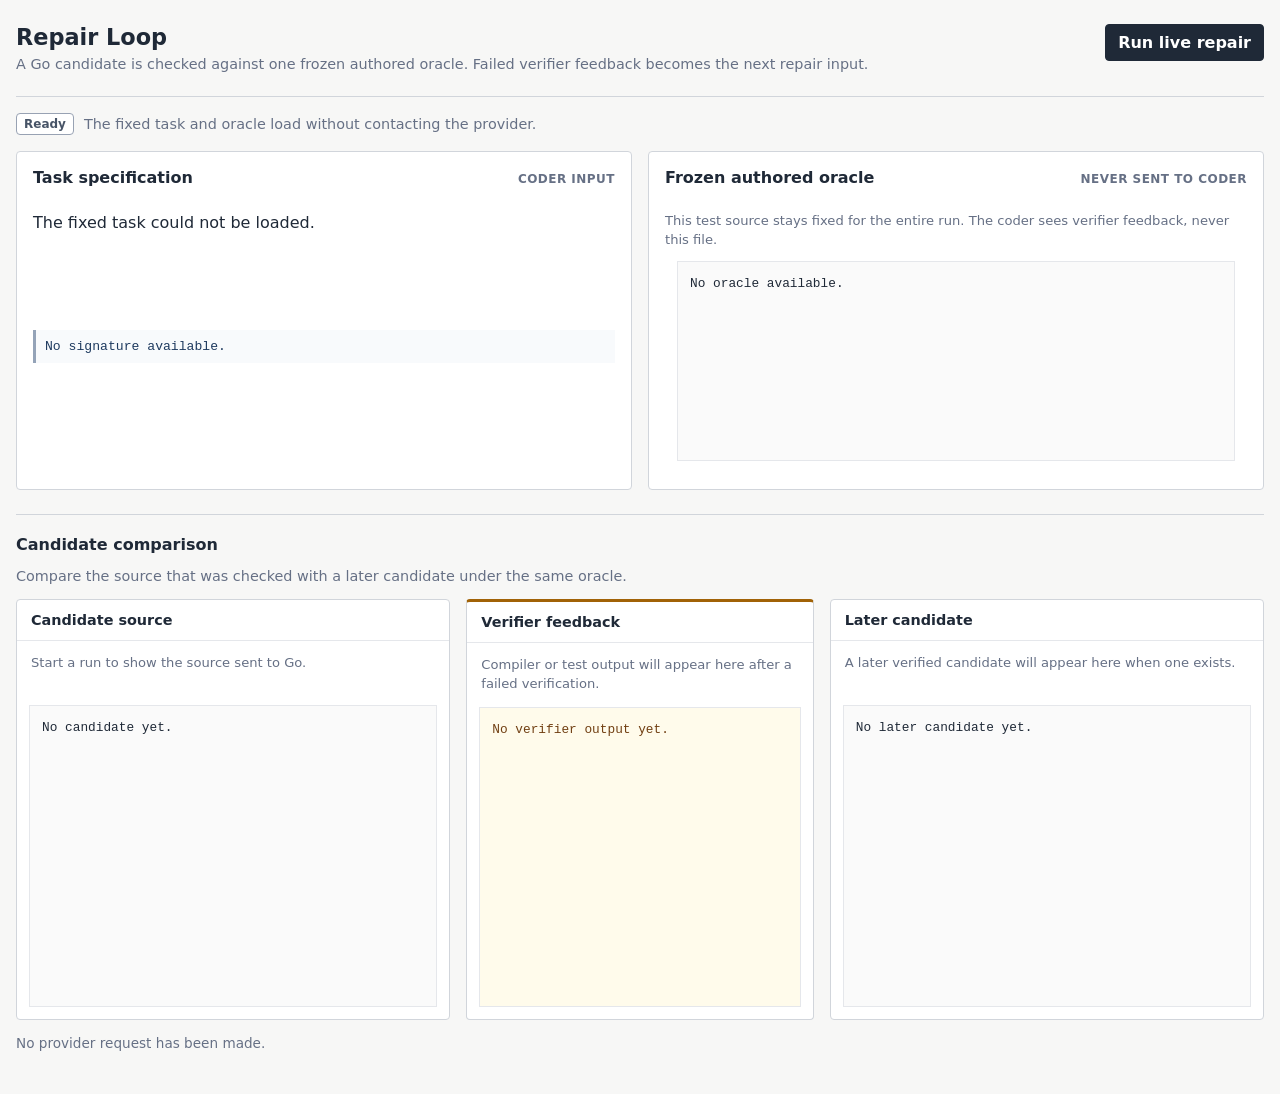
==== internal/server/index.html @ 17b28bc0 "feat: add end-to-end repair loop demo" ====
<!doctype html>
<html lang="en">
  <head>
    <meta charset="utf-8">
    <meta name="viewport" content="width=device-width, initial-scale=1">
    <title>Repair Loop</title>
    <style>
      :root {
        color-scheme: light;
        font-family: ui-sans-serif, system-ui, -apple-system, BlinkMacSystemFont, "Segoe UI", sans-serif;
        color: #1f2937;
        background: #f7f7f6;
      }

      * {
        box-sizing: border-box;
      }

      body {
        margin: 0;
      }

      main {
        width: min(1500px, calc(100% - 32px));
        margin: 0 auto;
        padding: 24px 0 40px;
      }

      header.page-header {
        display: flex;
        align-items: flex-start;
        justify-content: space-between;
        gap: 24px;
        padding-bottom: 20px;
        border-bottom: 1px solid #d1d5db;
      }

      h1,
      h2,
      h3,
      p {
        margin-top: 0;
      }

      h1 {
        margin-bottom: 4px;
        font-size: 1.4rem;
        font-weight: 650;
      }

      h2 {
        margin-bottom: 12px;
        font-size: 1rem;
        font-weight: 650;
      }

      h3 {
        margin-bottom: 0;
        font-size: 0.9rem;
        font-weight: 650;
      }

      .muted {
        margin-bottom: 0;
        color: #667085;
        font-size: 0.9rem;
        line-height: 1.5;
      }

      .actions {
        display: flex;
        flex-wrap: wrap;
        justify-content: flex-end;
        gap: 8px;
      }

      button,
      select {
        font: inherit;
      }

      button {
        padding: 8px 12px;
        color: #1f2937;
        font-weight: 600;
        border: 1px solid #9ca3af;
        border-radius: 4px;
        background: #fff;
        cursor: pointer;
      }

      button:hover:not(:disabled) {
        background: #f3f4f6;
      }

      button.primary {
        color: #fff;
        border-color: #1f2937;
        background: #1f2937;
      }

      button.primary:hover:not(:disabled) {
        background: #111827;
      }

      button:disabled {
        cursor: wait;
        opacity: 0.6;
      }

      #downloadButton[hidden] {
        display: none;
      }

      .run-line {
        display: flex;
        align-items: center;
        gap: 10px;
        margin: 16px 0;
        color: #667085;
        font-size: 0.9rem;
      }

      .run-status {
        display: inline-block;
        padding: 3px 7px;
        color: #475467;
        font-size: 0.75rem;
        font-weight: 650;
        border: 1px solid #98a2b3;
        border-radius: 4px;
        background: #fff;
      }

      .run-status.passed {
        color: #166534;
        border-color: #86efac;
        background: #f0fdf4;
      }

      .run-status.gaveup {
        color: #991b1b;
        border-color: #fca5a5;
        background: #fef2f2;
      }

      .run-status.infrastructurefailed,
      .run-status.oraclefailed {
        color: #92400e;
        border-color: #fcd34d;
        background: #fffbeb;
      }

      .context,
      .comparison {
        display: grid;
        gap: 16px;
      }

      .context {
        grid-template-columns: 1fr 1fr;
        margin-bottom: 24px;
      }

      .comparison {
        grid-template-columns: minmax(0, 1fr) minmax(0, 0.8fr) minmax(0, 1fr);
      }

      .panel,
      .pane {
        min-width: 0;
        border: 1px solid #d1d5db;
        border-radius: 4px;
        background: #fff;
      }

      .panel {
        padding: 16px;
      }

      .panel-header,
      .pane-header,
      .comparison-header {
        display: flex;
        align-items: baseline;
        justify-content: space-between;
        gap: 12px;
      }

      .panel-header {
        margin-bottom: 12px;
      }

      .label,
      .attempt-state {
        color: #667085;
        font-size: 0.75rem;
        font-weight: 650;
      }

      .label {
        text-transform: uppercase;
        letter-spacing: 0.04em;
      }

      .spec {
        min-height: 105px;
        margin-bottom: 0;
        line-height: 1.55;
        white-space: pre-wrap;
      }

      .signature {
        display: block;
        margin-top: 14px;
        padding: 9px;
        overflow: auto;
        color: #1e3a5f;
        border-left: 3px solid #94a3b8;
        background: #f8fafc;
        font-family: ui-monospace, SFMono-Regular, Menlo, Consolas, monospace;
        font-size: 0.82rem;
        white-space: pre;
      }

      .oracle-note,
      .pane-note {
        margin-bottom: 10px;
        color: #667085;
        font-size: 0.82rem;
        line-height: 1.45;
      }

      .comparison-section {
        padding-top: 20px;
        border-top: 1px solid #d1d5db;
      }

      .comparison-header {
        margin-bottom: 12px;
      }

      .controls {
        display: flex;
        align-items: center;
        flex-wrap: wrap;
        gap: 8px;
        margin-bottom: 14px;
        color: #475467;
        font-size: 0.85rem;
      }

      .controls[hidden] {
        display: none;
      }

      select {
        max-width: 190px;
        padding: 6px 8px;
        color: #1f2937;
        border: 1px solid #9ca3af;
        border-radius: 4px;
        background: #fff;
      }

      .pane {
        display: flex;
        flex-direction: column;
        overflow: hidden;
      }

      .panel pre {
        min-height: 200px;
        max-height: 280px;
      }

      .pane[data-tone="failed"] {
        border-top: 3px solid #dc2626;
      }

      .pane[data-tone="passed"] {
        border-top: 3px solid #16a34a;
      }

      .pane[data-tone="feedback"] {
        border-top: 3px solid #a16207;
      }

      .pane-header {
        padding: 12px 14px;
        border-bottom: 1px solid #e5e7eb;
      }

      .pane-note {
        min-height: 52px;
        margin: 0;
        padding: 12px 14px 0;
      }

      .attempt-state.failed {
        color: #b91c1c;
      }

      .attempt-state.passed {
        color: #15803d;
      }

      pre {
        flex: 1;
        min-height: 300px;
        max-height: 570px;
        margin: 12px;
        padding: 12px;
        overflow: auto;
        color: #1f2937;
        border: 1px solid #e5e7eb;
        background: #fafafa;
        font-family: ui-monospace, SFMono-Regular, Menlo, Consolas, monospace;
        font-size: 0.8rem;
        line-height: 1.55;
        white-space: pre;
      }

      #feedbackCode {
        color: #713f12;
        background: #fffbeb;
      }

      .notice {
        min-height: 1.3em;
        margin: 14px 0 0;
        color: #667085;
        font-size: 0.85rem;
        line-height: 1.45;
      }

      @media (max-width: 980px) {
        .comparison {
          grid-template-columns: 1fr;
        }
      }

      @media (max-width: 720px) {
        main {
          width: min(100% - 20px, 1500px);
          padding-top: 16px;
        }

        header.page-header,
        .context,
        .comparison-header {
          display: grid;
          grid-template-columns: 1fr;
        }

        .actions {
          justify-content: flex-start;
        }
      }
    </style>
  </head>
  <body>
    <main>
      <header class="page-header">
        <div>
          <h1>Repair Loop</h1>
          <p class="muted">A Go candidate is checked against one frozen authored oracle. Failed verifier feedback becomes the next repair input.</p>
        </div>
        <div class="actions">
          <button id="downloadButton" type="button" hidden>Download run JSON</button>
          <button class="primary" id="runButton" type="button">Run live repair</button>
        </div>
      </header>

      <div class="run-line">
        <span class="run-status" id="runStatus">Ready</span>
        <span id="runSummary">The fixed task and oracle load without contacting the provider.</span>
      </div>

      <section class="context" aria-label="Task context">
        <article class="panel">
          <div class="panel-header">
            <h2>Task specification</h2>
            <span class="label">Coder input</span>
          </div>
          <p class="spec" id="specText">Loading fixed task…</p>
          <code class="signature" id="signatureText">Loading signature…</code>
        </article>

        <article class="panel">
          <div class="panel-header">
            <h2>Frozen authored oracle</h2>
            <span class="label" id="oracleLabel">Never sent to coder</span>
          </div>
          <p class="oracle-note">This test source stays fixed for the entire run. The coder sees verifier feedback, never this file.</p>
          <pre id="oracleCode">Loading frozen oracle…</pre>
        </article>
      </section>

      <section class="comparison-section" aria-labelledby="comparisonTitle">
        <div class="comparison-header">
          <div>
            <h2 id="comparisonTitle">Candidate comparison</h2>
            <p class="muted">Compare the source that was checked with a later candidate under the same oracle.</p>
          </div>
        </div>

        <div class="controls" id="controls" hidden>
          <span>Compare</span>
          <select id="leftSelect" aria-label="Left attempt"></select>
          <span>with</span>
          <select id="rightSelect" aria-label="Right attempt"></select>
        </div>

        <div class="comparison">
          <article class="pane" id="leftPane">
            <div class="pane-header">
              <h3 id="leftTitle">Candidate source</h3>
              <span class="attempt-state" id="leftState"></span>
            </div>
            <p class="pane-note" id="leftNote">Start a run to show the source sent to Go.</p>
            <pre id="leftCode">No candidate yet.</pre>
          </article>

          <article class="pane" data-tone="feedback">
            <div class="pane-header">
              <h3 id="feedbackTitle">Verifier feedback</h3>
              <span class="attempt-state" id="feedbackState"></span>
            </div>
            <p class="pane-note" id="feedbackNote">Compiler or test output will appear here after a failed verification.</p>
            <pre id="feedbackCode">No verifier output yet.</pre>
          </article>

          <article class="pane" id="rightPane">
            <div class="pane-header">
              <h3 id="rightTitle">Later candidate</h3>
              <span class="attempt-state" id="rightState"></span>
            </div>
            <p class="pane-note" id="rightNote">A later verified candidate will appear here when one exists.</p>
            <pre id="rightCode">No later candidate yet.</pre>
          </article>
        </div>

        <p class="notice" id="notice">No provider request has been made.</p>
      </section>
    </main>

    <script>
      (function () {
        "use strict";

        var state = {
          leftAttempt: null,
          pollTimer: null,
          rightAttempt: null,
          run: null,
          runID: null
        };

        var runButton = document.getElementById("runButton");
        var downloadButton = document.getElementById("downloadButton");
        var runStatus = document.getElementById("runStatus");
        var runSummary = document.getElementById("runSummary");
        var specText = document.getElementById("specText");
        var signatureText = document.getElementById("signatureText");
        var oracleLabel = document.getElementById("oracleLabel");
        var oracleCode = document.getElementById("oracleCode");
        var controls = document.getElementById("controls");
        var leftSelect = document.getElementById("leftSelect");
        var rightSelect = document.getElementById("rightSelect");
        var notice = document.getElementById("notice");

        var panes = {
          feedback: {
            code: document.getElementById("feedbackCode"),
            note: document.getElementById("feedbackNote"),
            state: document.getElementById("feedbackState"),
            title: document.getElementById("feedbackTitle")
          },
          left: {
            code: document.getElementById("leftCode"),
            note: document.getElementById("leftNote"),
            root: document.getElementById("leftPane"),
            state: document.getElementById("leftState"),
            title: document.getElementById("leftTitle")
          },
          right: {
            code: document.getElementById("rightCode"),
            note: document.getElementById("rightNote"),
            root: document.getElementById("rightPane"),
            state: document.getElementById("rightState"),
            title: document.getElementById("rightTitle")
          }
        };

        runButton.addEventListener("click", startRun);
        downloadButton.addEventListener("click", downloadRun);
        leftSelect.addEventListener("change", function () {
          state.leftAttempt = Number(leftSelect.value);
          renderComparison();
        });
        rightSelect.addEventListener("change", function () {
          state.rightAttempt = Number(rightSelect.value);
          renderComparison();
        });

        loadTask();

        function loadTask() {
          fetch("/task", {
            headers: { "Accept": "application/json" },
            cache: "no-store"
          })
            .then(readJSON)
            .then(renderTask)
            .catch(function () {
              specText.textContent = "The fixed task could not be loaded.";
              signatureText.textContent = "No signature available.";
              oracleCode.textContent = "No oracle available.";
            });
        }

        function startRun() {
          stopPolling();
          state.leftAttempt = null;
          state.rightAttempt = null;
          state.run = null;
          state.runID = null;
          downloadButton.hidden = true;
          runButton.disabled = true;
          runButton.textContent = "Starting…";
          setRunStatus("Starting", "running");
          runSummary.textContent = "Starting a provider run.";
          notice.textContent = "Waiting for the first verified candidate.";
          renderComparison();

          fetch("/run", {
            method: "POST",
            headers: { "Accept": "application/json" },
            cache: "no-store"
          })
            .then(readJSON)
            .then(function (started) {
              state.runID = started.id;
              setRunStatus("Running", "running");
              runSummary.textContent = "The provider run is active. Attempts appear only after Go verifies them.";
              pollRun();
            })
            .catch(showStartError);
        }

        function pollRun() {
          if (!state.runID) {
            return;
          }

          fetch("/run/" + encodeURIComponent(state.runID), {
            headers: { "Accept": "application/json" },
            cache: "no-store"
          })
            .then(readJSON)
            .then(function (run) {
              state.run = run;
              renderRun();
              if (run.status === "running") {
                state.pollTimer = window.setTimeout(pollRun, 500);
                return;
              }
              stopPolling();
              runButton.disabled = false;
              runButton.textContent = "Run another repair";
              downloadButton.hidden = false;
            })
            .catch(showPollError);
        }

        function readJSON(response) {
          if (!response.ok) {
            return response.json().catch(function () {
              return {};
            }).then(function (body) {
              throw new Error(body.error || "Request failed with status " + response.status);
            });
          }
          return response.json();
        }

        function stopPolling() {
          if (state.pollTimer !== null) {
            window.clearTimeout(state.pollTimer);
            state.pollTimer = null;
          }
        }

        function showStartError(error) {
          stopPolling();
          runButton.disabled = false;
          runButton.textContent = "Try again";
          setRunStatus("Start failed", "infrastructurefailed");
          runSummary.textContent = error.message || "The run could not be started.";
          notice.textContent = "No candidate was created.";
        }

        function showPollError(error) {
          stopPolling();
          runButton.disabled = false;
          runButton.textContent = "Start another repair";
          setRunStatus("Connection interrupted", "");
          runSummary.textContent = "The browser lost contact with the local server; the server-side run may still be active.";
          notice.textContent = error.message || "The latest run state could not be retrieved.";
        }

        function renderTask(task) {
          specText.textContent = task.spec || "No task specification was recorded.";
          signatureText.textContent = task.signature || "No signature was recorded.";
          oracleLabel.textContent = String(task.oracle || "authored").toUpperCase() + " • FROZEN";
          oracleCode.textContent = task.testCode || "No oracle source was recorded.";
        }

        function renderRun() {
          var run = state.run;
          if (!run) {
            return;
          }

          renderTask(run);
          setRunStatus(statusLabel(run.status), run.status);
          if (run.status === "running") {
            runSummary.textContent = "Attempt " + (run.attempts.length + 1) + " is in progress.";
            notice.textContent = run.attempts.length === 0
              ? "Waiting for the first verified candidate."
              : "Waiting for the next verified candidate.";
          } else if (run.status === "passed") {
            runSummary.textContent = "A candidate passed both go build and go test against the frozen oracle.";
            notice.textContent = "The run finished successfully.";
          } else if (run.status === "gaveup") {
            runSummary.textContent = "The attempt budget ended without a passing candidate.";
            notice.textContent = "The visible verifier feedback came from the same frozen oracle.";
          } else {
            runSummary.textContent = run.error || "The run ended without a code verdict.";
            notice.textContent = "This is an infrastructure outcome, not a candidate verdict.";
          }
          renderComparison();
        }

        function renderComparison() {
          var run = state.run;
          if (!run) {
            controls.hidden = true;
            clearAttemptPane(panes.left, "Candidate source", "Start a run to show the source sent to Go.", "No candidate yet.");
            renderFeedback(null, null);
            clearAttemptPane(panes.right, "Later candidate", "A later candidate appears here when one exists.", "No later candidate yet.");
            return;
          }

          var attempts = Array.isArray(run.attempts) ? run.attempts : [];
          if (attempts.length === 0) {
            controls.hidden = true;
            clearAttemptPane(panes.left, "Candidate source", "No verified candidate has been recorded yet.", "Waiting for Go verification.");
            renderFeedback(null, null);
            clearAttemptPane(panes.right, "Later candidate", "No later candidate has been recorded yet.", "Waiting for Go verification.");
            return;
          }

          var pair = selectAttempts(attempts);
          renderAttemptControls(attempts, pair.left, pair.right);
          renderAttemptPane(panes.left, pair.left, "Candidate source");
          renderFeedback(pair.left, pair.right);
          if (pair.right) {
            renderAttemptPane(panes.right, pair.right, "Later candidate");
          } else {
            clearAttemptPane(panes.right, "Later candidate", "No later candidate was needed or recorded.", "No later candidate.");
          }
        }

        function selectAttempts(attempts) {
          var fallbackLeft = firstRejected(attempts) || attempts[0];
          var fallbackRight = attempts[attempts.length - 1];
          var left = findAttempt(attempts, state.leftAttempt) || fallbackLeft;
          var right = findAttempt(attempts, state.rightAttempt) || fallbackRight;

          if (left.n === right.n) {
            if (attempts.length > 1) {
              right = attempts[attempts.length - 1].n === left.n ? attempts[0] : attempts[attempts.length - 1];
            } else {
              right = null;
            }
          }

          state.leftAttempt = left.n;
          state.rightAttempt = right ? right.n : null;
          return { left: left, right: right };
        }

        function renderAttemptControls(attempts, left, right) {
          controls.hidden = attempts.length < 2;
          if (attempts.length < 2) {
            return;
          }
          fillSelect(leftSelect, attempts, left.n);
          fillSelect(rightSelect, attempts, right.n);
        }

        function fillSelect(select, attempts, selected) {
          select.replaceChildren();
          attempts.forEach(function (attempt) {
            var option = document.createElement("option");
            option.value = String(attempt.n);
            option.selected = attempt.n === selected;
            option.textContent = attemptLabel(attempt);
            select.append(option);
          });
        }

        function renderAttemptPane(pane, attempt, title) {
          pane.root.dataset.tone = attempt.passed ? "passed" : "failed";
          pane.title.textContent = title + " — attempt " + attempt.n;
          pane.state.textContent = attempt.passed ? "Passed" : "Rejected";
          pane.state.className = "attempt-state " + (attempt.passed ? "passed" : "failed");
          pane.note.textContent = attempt.passed
            ? "This candidate passed both go build and go test."
            : "This candidate was rejected by the Go verifier.";
          pane.code.textContent = attempt.code || "(empty candidate source)";
        }

        function clearAttemptPane(pane, title, note, code) {
          pane.root.dataset.tone = "";
          pane.title.textContent = title;
          pane.state.textContent = "";
          pane.state.className = "attempt-state";
          pane.note.textContent = note;
          pane.code.textContent = code;
        }

        function renderFeedback(left, right) {
          if (!left) {
            panes.feedback.title.textContent = "Verifier feedback";
            panes.feedback.state.textContent = "";
            panes.feedback.note.textContent = "Compiler or test output appears here after a failed verification.";
            panes.feedback.code.textContent = "No verifier output yet.";
            return;
          }

          panes.feedback.title.textContent = "Verifier feedback — attempt " + left.n;
          if (left.passed) {
            panes.feedback.state.textContent = "Accepted";
            panes.feedback.note.textContent = "The run record indicates both Go verification stages passed.";
            panes.feedback.code.textContent = "go build passed\ngo test passed";
            return;
          }

          panes.feedback.state.textContent = "Rejected";
          panes.feedback.note.textContent = right && right.n === left.n + 1
            ? "This source and feedback were included in attempt " + right.n + "."
            : "The immediate next repair prompt received this source and feedback.";
          panes.feedback.code.textContent = left.output || "No verifier output was recorded.";
        }

        function firstRejected(attempts) {
          for (var index = 0; index < attempts.length; index += 1) {
            if (!attempts[index].passed) {
              return attempts[index];
            }
          }
          return null;
        }

        function findAttempt(attempts, number) {
          if (!number) {
            return null;
          }
          for (var index = 0; index < attempts.length; index += 1) {
            if (attempts[index].n === number) {
              return attempts[index];
            }
          }
          return null;
        }

        function attemptLabel(attempt) {
          return "Attempt " + attempt.n + " — " + (attempt.passed ? "passed" : "rejected");
        }

        function setRunStatus(text, status) {
          runStatus.textContent = text;
          runStatus.className = "run-status";
          if (status) {
            runStatus.classList.add(status);
          }
        }

        function statusLabel(status) {
          var labels = {
            running: "Running",
            passed: "Passed",
            gaveup: "Gave up",
            infrastructurefailed: "Infrastructure failure",
            oraclefailed: "Oracle failure"
          };
          return labels[status] || "Unknown state";
        }

        function downloadRun() {
          if (!state.run) {
            return;
          }
          var blob = new Blob([JSON.stringify(state.run, null, 2)], { type: "application/json" });
          var url = URL.createObjectURL(blob);
          var link = document.createElement("a");
          link.href = url;
          link.download = (state.run.id || "repair-run") + ".json";
          document.body.append(link);
          link.click();
          link.remove();
          URL.revokeObjectURL(url);
        }
      }());
    </script>
  </body>
</html>
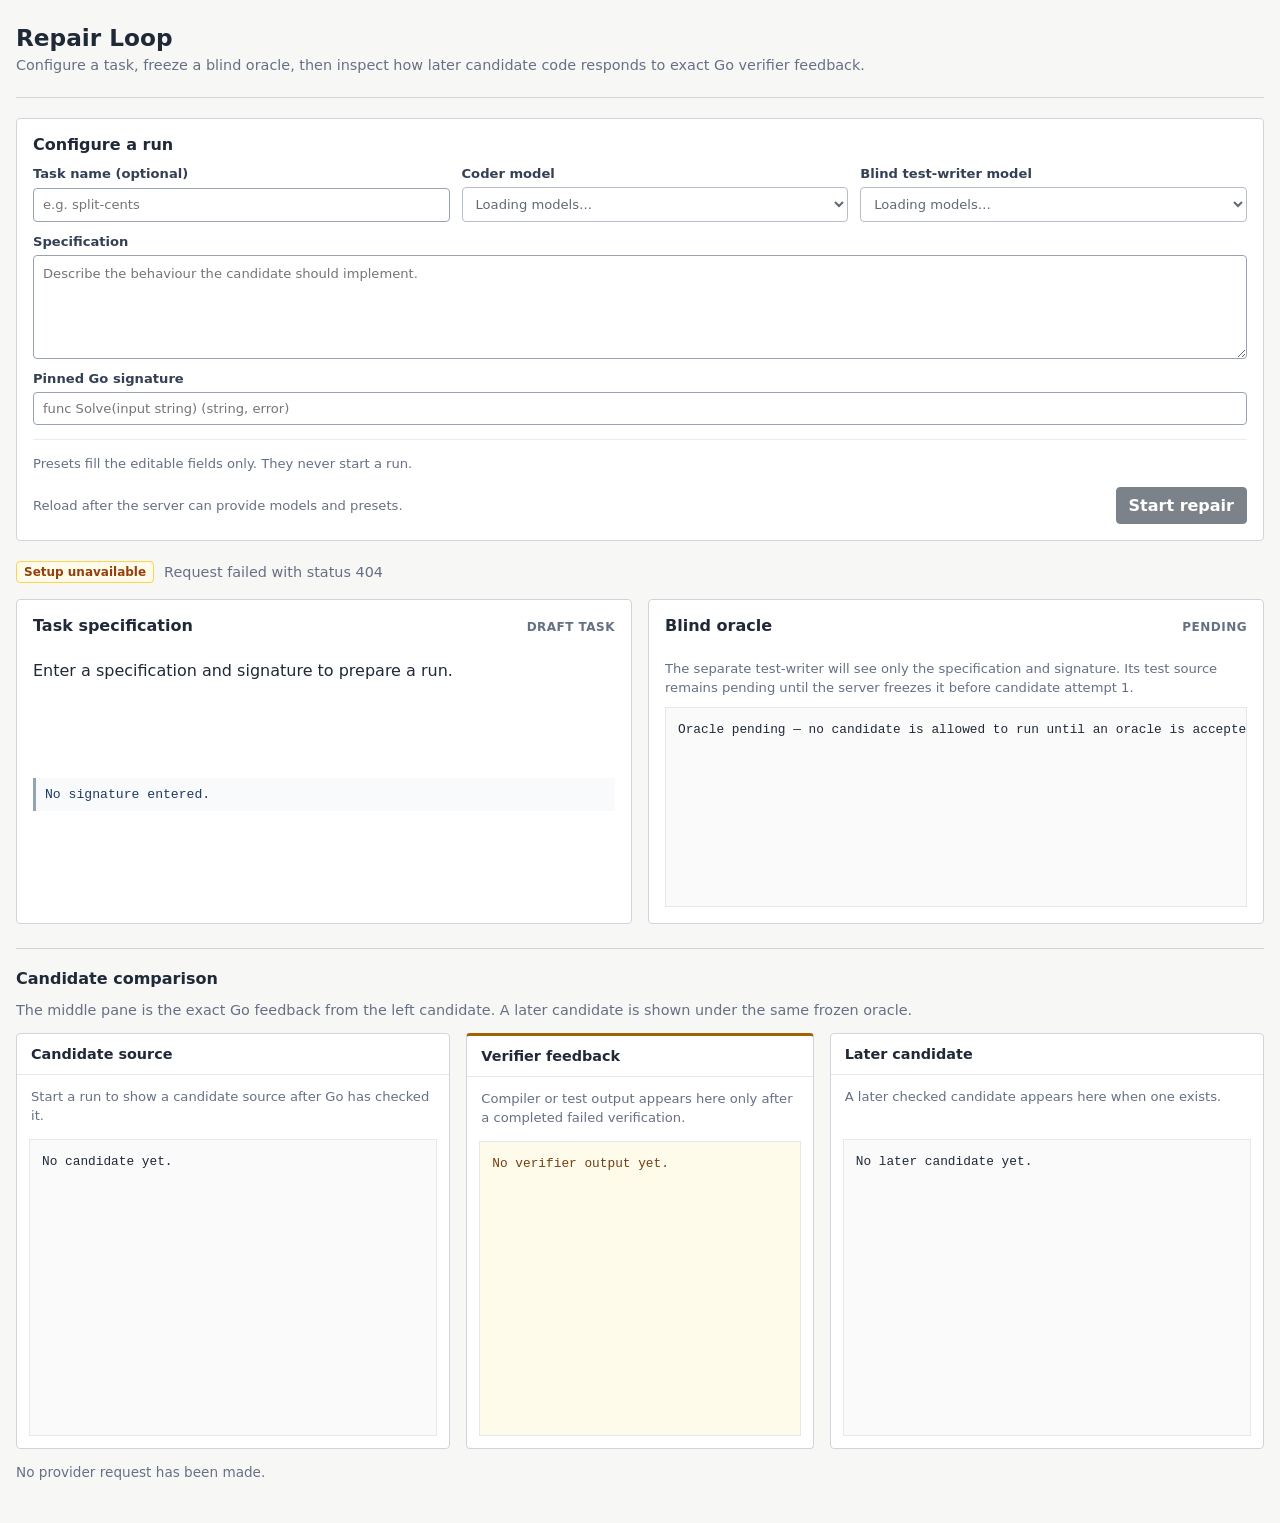
==== commit 6b7169ee: "feat: add blind-oracle browser flow" ====
--- a/internal/server/index.html
+++ b/internal/server/index.html
@@ -26,7 +26,68 @@
         padding: 24px 0 40px;
       }
 
-      header.page-header {
+      h1,
+      h2,
+      h3,
+      p {
+        margin-top: 0;
+      }
+
+      h1 {
+        margin-bottom: 4px;
+        font-size: 1.45rem;
+        font-weight: 680;
+      }
+
+      h2 {
+        margin-bottom: 12px;
+        font-size: 1rem;
+        font-weight: 680;
+      }
+
+      h3 {
+        margin-bottom: 0;
+        font-size: 0.9rem;
+        font-weight: 680;
+      }
+
+      button,
+      input,
+      select,
+      textarea {
+        font: inherit;
+      }
+
+      button {
+        padding: 8px 12px;
+        color: #1f2937;
+        font-weight: 650;
+        border: 1px solid #98a2b3;
+        border-radius: 4px;
+        background: #fff;
+        cursor: pointer;
+      }
+
+      button:hover:not(:disabled) {
+        background: #f3f4f6;
+      }
+
+      button.primary {
+        color: #fff;
+        border-color: #1f2937;
+        background: #1f2937;
+      }
+
+      button.primary:hover:not(:disabled) {
+        background: #111827;
+      }
+
+      button:disabled {
+        cursor: wait;
+        opacity: 0.58;
+      }
+
+      .page-header {
         display: flex;
         align-items: flex-start;
         justify-content: space-between;
@@ -35,31 +96,6 @@
         border-bottom: 1px solid #d1d5db;
       }
 
-      h1,
-      h2,
-      h3,
-      p {
-        margin-top: 0;
-      }
-
-      h1 {
-        margin-bottom: 4px;
-        font-size: 1.4rem;
-        font-weight: 650;
-      }
-
-      h2 {
-        margin-bottom: 12px;
-        font-size: 1rem;
-        font-weight: 650;
-      }
-
-      h3 {
-        margin-bottom: 0;
-        font-size: 0.9rem;
-        font-weight: 650;
-      }
-
       .muted {
         margin-bottom: 0;
         color: #667085;
@@ -67,55 +103,129 @@
         line-height: 1.5;
       }
 
-      .actions {
+      .header-actions,
+      .form-actions,
+      .role-list,
+      .preset-list,
+      .comparison-controls {
         display: flex;
+        align-items: center;
         flex-wrap: wrap;
-        justify-content: flex-end;
         gap: 8px;
       }
 
-      button,
-      select {
-        font: inherit;
-      }
-
-      button {
-        padding: 8px 12px;
-        color: #1f2937;
-        font-weight: 600;
-        border: 1px solid #9ca3af;
+      #cancelButton[hidden],
+      #downloadButton[hidden],
+      #modelRoles[hidden],
+      #comparisonControls[hidden] {
+        display: none;
+      }
+
+      .setup {
+        margin: 20px 0;
+        padding: 16px;
+        border: 1px solid #d1d5db;
         border-radius: 4px;
         background: #fff;
-        cursor: pointer;
-      }
-
-      button:hover:not(:disabled) {
-        background: #f3f4f6;
-      }
-
-      button.primary {
-        color: #fff;
-        border-color: #1f2937;
-        background: #1f2937;
-      }
-
-      button.primary:hover:not(:disabled) {
-        background: #111827;
-      }
-
-      button:disabled {
-        cursor: wait;
-        opacity: 0.6;
-      }
-
-      #downloadButton[hidden] {
-        display: none;
+      }
+
+      fieldset {
+        min-width: 0;
+        margin: 0;
+        padding: 0;
+        border: 0;
+      }
+
+      legend {
+        padding: 0;
+        margin-bottom: 12px;
+        font-size: 1rem;
+        font-weight: 680;
+      }
+
+      .form-grid {
+        display: grid;
+        grid-template-columns: minmax(0, 0.7fr) minmax(180px, 0.65fr) minmax(180px, 0.65fr);
+        gap: 12px;
+      }
+
+      label {
+        display: grid;
+        gap: 6px;
+        color: #344054;
+        font-size: 0.82rem;
+        font-weight: 650;
+      }
+
+      .wide {
+        grid-column: 1 / -1;
+      }
+
+      input,
+      select,
+      textarea {
+        width: 100%;
+        padding: 8px 9px;
+        color: #1f2937;
+        border: 1px solid #98a2b3;
+        border-radius: 4px;
+        background: #fff;
+        font-weight: 400;
+      }
+
+      textarea {
+        min-height: 104px;
+        resize: vertical;
+        line-height: 1.45;
+      }
+
+      input:focus,
+      select:focus,
+      textarea:focus,
+      button:focus-visible {
+        outline: 3px solid #bfdbfe;
+        outline-offset: 2px;
+      }
+
+      .preset-row {
+        display: grid;
+        grid-template-columns: auto minmax(0, 1fr);
+        align-items: center;
+        gap: 12px;
+        margin-top: 14px;
+        padding-top: 14px;
+        border-top: 1px solid #eaecf0;
+      }
+
+      .helper,
+      .preset-empty {
+        margin: 0;
+        color: #667085;
+        font-size: 0.82rem;
+        line-height: 1.45;
+      }
+
+      .preset-button {
+        padding: 6px 9px;
+        color: #344054;
+        font-size: 0.82rem;
+        font-weight: 600;
+      }
+
+      .form-actions {
+        justify-content: space-between;
+        margin-top: 14px;
+      }
+
+      .form-actions .helper {
+        max-width: 720px;
       }
 
       .run-line {
         display: flex;
         align-items: center;
-        gap: 10px;
+        flex-wrap: wrap;
+        gap: 8px 10px;
         margin: 16px 0;
         color: #667085;
         font-size: 0.9rem;
@@ -126,10 +236,17 @@
         padding: 3px 7px;
         color: #475467;
         font-size: 0.75rem;
-        font-weight: 650;
+        font-weight: 680;
         border: 1px solid #98a2b3;
         border-radius: 4px;
         background: #fff;
+      }
+
+      .run-status.running,
+      .run-status.canceling {
+        color: #1d4ed8;
+        border-color: #93c5fd;
+        background: #eff6ff;
       }
 
       .run-status.passed {
@@ -144,11 +261,46 @@
         background: #fef2f2;
       }
 
+      .run-status.canceled {
+        color: #1e40af;
+        border-color: #93c5fd;
+        background: #eff6ff;
+      }
+
       .run-status.infrastructurefailed,
-      .run-status.oraclefailed {
+      .run-status.oraclefailed,
+      .run-status.timedout {
         color: #92400e;
         border-color: #fcd34d;
         background: #fffbeb;
+      }
+
+      .model-roles {
+        margin: -5px 0 20px;
+        padding: 10px 12px;
+        border-left: 3px solid #94a3b8;
+        background: #f8fafc;
+      }
+
+      .model-roles h2 {
+        margin-bottom: 7px;
+        color: #475467;
+        font-size: 0.82rem;
+      }
+
+      .role-list {
+        gap: 16px;
+        color: #475467;
+        font-size: 0.82rem;
+      }
+
+      .role-list strong {
+        color: #344054;
+      }
+
+      .role-list code {
+        color: #1e3a5f;
+        font-family: ui-monospace, SFMono-Regular, Menlo, Consolas, monospace;
       }
 
       .context,
@@ -158,7 +310,7 @@
       }
 
       .context {
-        grid-template-columns: 1fr 1fr;
+        grid-template-columns: minmax(0, 1fr) minmax(0, 1fr);
         margin-bottom: 24px;
       }
 
@@ -195,7 +347,7 @@
       .attempt-state {
         color: #667085;
         font-size: 0.75rem;
-        font-weight: 650;
+        font-weight: 680;
       }
 
       .label {
@@ -240,27 +392,15 @@
         margin-bottom: 12px;
       }
 
-      .controls {
-        display: flex;
-        align-items: center;
-        flex-wrap: wrap;
-        gap: 8px;
+      .comparison-controls {
         margin-bottom: 14px;
         color: #475467;
         font-size: 0.85rem;
       }
 
-      .controls[hidden] {
-        display: none;
-      }
-
-      select {
-        max-width: 190px;
-        padding: 6px 8px;
-        color: #1f2937;
-        border: 1px solid #9ca3af;
-        border-radius: 4px;
-        background: #fff;
+      .comparison-controls select {
+        width: auto;
+        min-width: 155px;
       }
 
       .pane {
@@ -269,11 +409,6 @@
         overflow: hidden;
       }
 
-      .panel pre {
-        min-height: 200px;
-        max-height: 280px;
-      }
-
       .pane[data-tone="failed"] {
         border-top: 3px solid #dc2626;
       }
@@ -307,7 +442,7 @@
 
       pre {
         flex: 1;
-        min-height: 300px;
+        min-height: 295px;
         max-height: 570px;
         margin: 12px;
         padding: 12px;
@@ -321,6 +456,12 @@
         white-space: pre;
       }
 
+      .panel pre {
+        min-height: 200px;
+        max-height: 280px;
+        margin: 0;
+      }
+
       #feedbackCode {
         color: #713f12;
         background: #fffbeb;
@@ -335,6 +476,7 @@
       }
 
       @media (max-width: 980px) {
+        .form-grid,
         .comparison {
           grid-template-columns: 1fr;
         }
@@ -346,14 +488,16 @@
           padding-top: 16px;
         }
 
-        header.page-header,
+        .page-header,
         .context,
-        .comparison-header {
+        .comparison-header,
+        .preset-row,
+        .form-actions {
           display: grid;
           grid-template-columns: 1fr;
         }
 
-        .actions {
+        .header-actions {
           justify-content: flex-start;
         }
       }
@@ -364,36 +508,88 @@
       <header class="page-header">
         <div>
           <h1>Repair Loop</h1>
-          <p class="muted">A Go candidate is checked against one frozen authored oracle. Failed verifier feedback becomes the next repair input.</p>
+          <p class="muted">Configure a task, freeze a blind oracle, then inspect how later candidate code responds to exact Go verifier feedback.</p>
         </div>
-        <div class="actions">
+        <div class="header-actions">
           <button id="downloadButton" type="button" hidden>Download run JSON</button>
-          <button class="primary" id="runButton" type="button">Run live repair</button>
+          <button id="cancelButton" type="button" hidden>Cancel run</button>
         </div>
       </header>
 
-      <div class="run-line">
-        <span class="run-status" id="runStatus">Ready</span>
-        <span id="runSummary">The fixed task and oracle load without contacting the provider.</span>
+      <section class="setup" aria-labelledby="setupTitle">
+        <form id="runForm" novalidate>
+          <fieldset id="runFields" disabled>
+            <legend id="setupTitle">Configure a run</legend>
+            <div class="form-grid">
+              <label for="nameInput">
+                Task name (optional)
+                <input id="nameInput" name="name" type="text" autocomplete="off" placeholder="e.g. split-cents">
+              </label>
+              <label for="coderModelSelect">
+                Coder model
+                <select id="coderModelSelect" name="coderModel" required>
+                  <option value="">Loading models…</option>
+                </select>
+              </label>
+              <label for="testerModelSelect">
+                Blind test-writer model
+                <select id="testerModelSelect" name="testerModel" required>
+                  <option value="">Loading models…</option>
+                </select>
+              </label>
+              <label class="wide" for="specInput">
+                Specification
+                <textarea id="specInput" name="spec" required placeholder="Describe the behaviour the candidate should implement."></textarea>
+              </label>
+              <label class="wide" for="signatureInput">
+                Pinned Go signature
+                <input id="signatureInput" name="signature" type="text" required autocomplete="off" spellcheck="false" placeholder="func Solve(input string) (string, error)">
+              </label>
+            </div>
+
+            <div class="preset-row">
+              <p class="helper">Presets fill the editable fields only. They never start a run.</p>
+              <div class="preset-list" id="presetButtons" aria-label="Task presets"></div>
+            </div>
+          </fieldset>
+
+          <div class="form-actions">
+            <p class="helper" id="formHelp">Loading available models and task presets…</p>
+            <button class="primary" id="runButton" type="submit" disabled>Start repair</button>
+          </div>
+        </form>
+      </section>
+
+      <div class="run-line" aria-live="polite">
+        <span class="run-status" id="runStatus">Loading setup</span>
+        <span id="runSummary">The browser is loading model choices and presets. No provider request has been made.</span>
       </div>
 
-      <section class="context" aria-label="Task context">
+      <section class="model-roles" id="modelRoles" hidden aria-labelledby="modelRolesTitle">
+        <h2 id="modelRolesTitle">Model roles for this run</h2>
+        <div class="role-list">
+          <span><strong>Coder:</strong> <code id="coderModelText">—</code></span>
+          <span><strong>Blind test-writer:</strong> <code id="testerModelText">—</code></span>
+        </div>
+      </section>
+
+      <section class="context" aria-label="Task and oracle context">
         <article class="panel">
           <div class="panel-header">
             <h2>Task specification</h2>
-            <span class="label">Coder input</span>
+            <span class="label" id="taskNameLabel">Draft task</span>
           </div>
-          <p class="spec" id="specText">Loading fixed task…</p>
-          <code class="signature" id="signatureText">Loading signature…</code>
+          <p class="spec" id="specText">Enter a specification and signature to prepare a run.</p>
+          <code class="signature" id="signatureText">No signature entered.</code>
         </article>
 
         <article class="panel">
           <div class="panel-header">
-            <h2>Frozen authored oracle</h2>
-            <span class="label" id="oracleLabel">Never sent to coder</span>
+            <h2>Blind oracle</h2>
+            <span class="label" id="oracleLabel">Pending</span>
           </div>
-          <p class="oracle-note">This test source stays fixed for the entire run. The coder sees verifier feedback, never this file.</p>
-          <pre id="oracleCode">Loading frozen oracle…</pre>
+          <p class="oracle-note" id="oracleNote">The separate test-writer will see only the specification and signature. Its test source remains pending until the server freezes it before candidate attempt 1.</p>
+          <pre id="oracleCode">Oracle pending — no candidate is allowed to run until an oracle is accepted.</pre>
         </article>
       </section>
 
@@ -401,11 +597,11 @@
         <div class="comparison-header">
           <div>
             <h2 id="comparisonTitle">Candidate comparison</h2>
-            <p class="muted">Compare the source that was checked with a later candidate under the same oracle.</p>
+            <p class="muted">The middle pane is the exact Go feedback from the left candidate. A later candidate is shown under the same frozen oracle.</p>
           </div>
         </div>
 
-        <div class="controls" id="controls" hidden>
+        <div class="comparison-controls" id="comparisonControls" hidden>
           <span>Compare</span>
           <select id="leftSelect" aria-label="Left attempt"></select>
           <span>with</span>
@@ -418,7 +614,7 @@
               <h3 id="leftTitle">Candidate source</h3>
               <span class="attempt-state" id="leftState"></span>
             </div>
-            <p class="pane-note" id="leftNote">Start a run to show the source sent to Go.</p>
+            <p class="pane-note" id="leftNote">Start a run to show a candidate source after Go has checked it.</p>
             <pre id="leftCode">No candidate yet.</pre>
           </article>
 
@@ -427,7 +623,7 @@
               <h3 id="feedbackTitle">Verifier feedback</h3>
               <span class="attempt-state" id="feedbackState"></span>
             </div>
-            <p class="pane-note" id="feedbackNote">Compiler or test output will appear here after a failed verification.</p>
+            <p class="pane-note" id="feedbackNote">Compiler or test output appears here only after a completed failed verification.</p>
             <pre id="feedbackCode">No verifier output yet.</pre>
           </article>
 
@@ -436,7 +632,7 @@
               <h3 id="rightTitle">Later candidate</h3>
               <span class="attempt-state" id="rightState"></span>
             </div>
-            <p class="pane-note" id="rightNote">A later verified candidate will appear here when one exists.</p>
+            <p class="pane-note" id="rightNote">A later checked candidate appears here when one exists.</p>
             <pre id="rightCode">No later candidate yet.</pre>
           </article>
         </div>
@@ -449,23 +645,43 @@
       (function () {
         "use strict";
 
+        var pollIntervalMilliseconds = 500;
         var state = {
+          cancelRequested: false,
           leftAttempt: null,
+          pollGeneration: 0,
           pollTimer: null,
-          rightAttempt: null,
           run: null,
-          runID: null
+          runID: null,
+          setupReady: false,
+          startRequestID: null,
+          rightAttempt: null
         };
 
+        var runForm = document.getElementById("runForm");
+        var runFields = document.getElementById("runFields");
+        var nameInput = document.getElementById("nameInput");
+        var specInput = document.getElementById("specInput");
+        var signatureInput = document.getElementById("signatureInput");
+        var coderModelSelect = document.getElementById("coderModelSelect");
+        var testerModelSelect = document.getElementById("testerModelSelect");
+        var presetButtons = document.getElementById("presetButtons");
+        var formHelp = document.getElementById("formHelp");
         var runButton = document.getElementById("runButton");
+        var cancelButton = document.getElementById("cancelButton");
         var downloadButton = document.getElementById("downloadButton");
         var runStatus = document.getElementById("runStatus");
         var runSummary = document.getElementById("runSummary");
+        var modelRoles = document.getElementById("modelRoles");
+        var coderModelText = document.getElementById("coderModelText");
+        var testerModelText = document.getElementById("testerModelText");
+        var taskNameLabel = document.getElementById("taskNameLabel");
         var specText = document.getElementById("specText");
         var signatureText = document.getElementById("signatureText");
         var oracleLabel = document.getElementById("oracleLabel");
+        var oracleNote = document.getElementById("oracleNote");
         var oracleCode = document.getElementById("oracleCode");
-        var controls = document.getElementById("controls");
+        var comparisonControls = document.getElementById("comparisonControls");
         var leftSelect = document.getElementById("leftSelect");
         var rightSelect = document.getElementById("rightSelect");
         var notice = document.getElementById("notice");
@@ -493,7 +709,8 @@
           }
         };
 
-        runButton.addEventListener("click", startRun);
+        runForm.addEventListener("submit", startRun);
+        cancelButton.addEventListener("click", cancelRun);
         downloadButton.addEventListener("click", downloadRun);
         leftSelect.addEventListener("change", function () {
           state.leftAttempt = Number(leftSelect.value);
@@ -503,75 +720,284 @@
           state.rightAttempt = Number(rightSelect.value);
           renderComparison();
         });
-
-        loadTask();
-
-        function loadTask() {
-          fetch("/task", {
+        nameInput.addEventListener("input", renderDraftContext);
+        specInput.addEventListener("input", renderDraftContext);
+        signatureInput.addEventListener("input", renderDraftContext);
+
+        loadSetup();
+
+        function loadSetup() {
+          fetch("/setup", {
             headers: { "Accept": "application/json" },
             cache: "no-store"
           })
             .then(readJSON)
-            .then(renderTask)
-            .catch(function () {
-              specText.textContent = "The fixed task could not be loaded.";
-              signatureText.textContent = "No signature available.";
-              oracleCode.textContent = "No oracle available.";
+            .then(function (setup) {
+              populateSetup(setup);
+              state.setupReady = true;
+              runFields.disabled = false;
+              runButton.disabled = false;
+              runButton.textContent = "Start repair";
+              formHelp.textContent = "The blind test-writer receives only the spec and signature. The coder never receives oracle source.";
+              setRunStatus("Ready", "");
+              runSummary.textContent = "Choose a preset or write a task, then start a live repair run.";
+              renderDraftContext();
+            })
+            .catch(function (error) {
+              state.setupReady = false;
+              runFields.disabled = true;
+              runButton.disabled = true;
+              setRunStatus("Setup unavailable", "infrastructurefailed");
+              runSummary.textContent = errorMessage(error, "The browser could not load run setup.");
+              formHelp.textContent = "Reload after the server can provide models and presets.";
+              notice.textContent = "No provider request has been made.";
             });
         }
 
-        function startRun() {
+        function populateSetup(setup) {
+          var models = modelIDs(setup && setup.models);
+          if (models.length === 0) {
+            throw new Error("The server did not provide any configured models.");
+          }
+
+          var defaults = setup && setup.defaults ? setup.defaults : {};
+          fillModelSelect(coderModelSelect, models, stringValue(defaults.coderModel));
+          fillModelSelect(testerModelSelect, models, stringValue(defaults.testerModel));
+          fillPresetButtons(setup && setup.presets);
+        }
+
+        function modelIDs(models) {
+          if (!Array.isArray(models)) {
+            return [];
+          }
+
+          var ids = [];
+          models.forEach(function (model) {
+            var id = stringValue(model && model.id).trim();
+            if (id && ids.indexOf(id) === -1) {
+              ids.push(id);
+            }
+          });
+          return ids;
+        }
+
+        function fillModelSelect(select, models, preferred) {
+          select.replaceChildren();
+          models.forEach(function (model) {
+            var option = document.createElement("option");
+            option.value = model;
+            option.textContent = model;
+            select.append(option);
+          });
+
+          if (preferred && models.indexOf(preferred) !== -1) {
+            select.value = preferred;
+          } else {
+            select.value = models[0];
+          }
+        }
+
+        function fillPresetButtons(presets) {
+          presetButtons.replaceChildren();
+          if (!Array.isArray(presets) || presets.length === 0) {
+            var empty = document.createElement("p");
+            empty.className = "preset-empty";
+            empty.textContent = "No presets are available. Enter a task manually.";
+            presetButtons.append(empty);
+            return;
+          }
+
+          presets.forEach(function (preset) {
+            var button = document.createElement("button");
+            button.type = "button";
+            button.className = "preset-button";
+            button.textContent = stringValue(preset && preset.name) || "Unnamed preset";
+            button.addEventListener("click", function () {
+              applyPreset(preset);
+            });
+            presetButtons.append(button);
+          });
+        }
+
+        function applyPreset(preset) {
+          nameInput.value = stringValue(preset && preset.name);
+          specInput.value = stringValue(preset && preset.spec);
+          signatureInput.value = stringValue(preset && preset.signature);
+          if (!state.run) {
+            renderDraftContext();
+          }
+          runSummary.textContent = "Preset loaded into the editable form. Review it, choose models, then start when ready.";
+        }
+
+        function renderDraftContext() {
+          if (state.run) {
+            return;
+          }
+          taskNameLabel.textContent = nameInput.value.trim() || "Draft task";
+          specText.textContent = specInput.value || "Enter a specification to prepare a run.";
+          signatureText.textContent = signatureInput.value || "No signature entered.";
+          renderPendingOracle();
+        }
+
+        function startRun(event) {
+          event.preventDefault();
+          if (!state.setupReady || !runForm.reportValidity()) {
+            return;
+          }
+
           stopPolling();
+          var startGeneration = state.pollGeneration;
           state.leftAttempt = null;
           state.rightAttempt = null;
           state.run = null;
           state.runID = null;
+          state.startRequestID = newRequestID();
+          state.cancelRequested = false;
           downloadButton.hidden = true;
-          runButton.disabled = true;
-          runButton.textContent = "Starting…";
+          cancelButton.hidden = true;
+          cancelButton.disabled = false;
+          cancelButton.textContent = "Cancel run";
+          setFormLocked(true);
           setRunStatus("Starting", "running");
-          runSummary.textContent = "Starting a provider run.";
-          notice.textContent = "Waiting for the first verified candidate.";
+          runSummary.textContent = "Creating a run; waiting for the server to confirm it.";
+          notice.textContent = "No provider request has been confirmed yet.";
+          modelRoles.hidden = true;
+          renderDraftContext();
           renderComparison();
 
+          var payload = {
+            requestId: state.startRequestID,
+            name: nameInput.value.trim(),
+            spec: specInput.value,
+            signature: signatureInput.value,
+            coderModel: coderModelSelect.value,
+            testerModel: testerModelSelect.value
+          };
+
+          submitStart(payload, startGeneration);
+        }
+
+        function submitStart(payload, startGeneration) {
           fetch("/run", {
+            method: "POST",
+            headers: {
+              "Accept": "application/json",
+              "Content-Type": "application/json"
+            },
+            body: JSON.stringify(payload),
+            cache: "no-store"
+          })
+            .then(readJSON)
+            .then(function (started) {
+              if (state.pollGeneration !== startGeneration) {
+                return;
+              }
+              var id = stringValue(started && started.id).trim();
+              if (!id) {
+                throw new Error("The server accepted the run but did not return a run ID.");
+              }
+              state.runID = id;
+              state.startRequestID = null;
+              cancelButton.hidden = false;
+              cancelButton.disabled = false;
+              setRunStatus("Running", "running");
+              runSummary.textContent = "Run " + id + " is active. The blind oracle is resolved before candidate attempt 1.";
+              pollRun();
+            })
+            .catch(function (error) {
+              if (state.pollGeneration !== startGeneration) {
+                return;
+              }
+              if (error && typeof error.status === "number") {
+                showStartError(error);
+                return;
+              }
+              setRunStatus("Reconnecting", "running");
+              runSummary.textContent = "The browser could not confirm the start response. Retrying the same request so it can recover the original run ID without creating another run.";
+              notice.textContent = "The form stays locked while the browser reconnects to the server.";
+              scheduleStartRetry(payload, startGeneration);
+            });
+        }
+
+        function scheduleStartRetry(payload, startGeneration) {
+          if (state.pollTimer !== null) {
+            window.clearTimeout(state.pollTimer);
+          }
+          state.pollTimer = window.setTimeout(function () {
+            state.pollTimer = null;
+            if (state.pollGeneration !== startGeneration) {
+              return;
+            }
+            submitStart(payload, startGeneration);
+          }, 1000);
+        }
+
+        function cancelRun() {
+          if (!state.runID) {
+            return;
+          }
+
+          var runID = state.runID;
+          var cancelGeneration = state.pollGeneration;
+          state.cancelRequested = true;
+          cancelButton.disabled = true;
+          cancelButton.textContent = "Canceling…";
+          setRunStatus("Canceling", "canceling");
+          runSummary.textContent = "Stop requested for " + runID + ". Waiting for the server to finish stopping the current operation.";
+          notice.textContent = "No further candidate will be started after cancellation is accepted.";
+
+          fetch("/run/" + encodeURIComponent(runID) + "/cancel", {
             method: "POST",
             headers: { "Accept": "application/json" },
             cache: "no-store"
           })
             .then(readJSON)
-            .then(function (started) {
-              state.runID = started.id;
-              setRunStatus("Running", "running");
-              runSummary.textContent = "The provider run is active. Attempts appear only after Go verifies them.";
-              pollRun();
-            })
-            .catch(showStartError);
+            .catch(function (error) {
+              if (!isCurrentPoll(runID, cancelGeneration)) {
+                return;
+              }
+              if (error && error.status === 409) {
+                return;
+              }
+              showPollError(error);
+            });
         }
 
         function pollRun() {
-          if (!state.runID) {
-            return;
-          }
-
-          fetch("/run/" + encodeURIComponent(state.runID), {
+          var runID = state.runID;
+          var pollGeneration = state.pollGeneration;
+          if (!runID) {
+            return;
+          }
+
+          fetch("/run/" + encodeURIComponent(runID), {
             headers: { "Accept": "application/json" },
             cache: "no-store"
           })
             .then(readJSON)
             .then(function (run) {
+              if (!isCurrentPoll(runID, pollGeneration)) {
+                return;
+              }
               state.run = run;
               renderRun();
-              if (run.status === "running") {
-                state.pollTimer = window.setTimeout(pollRun, 500);
+              if (run && run.status === "running") {
+                schedulePoll(runID, pollGeneration, pollIntervalMilliseconds);
                 return;
               }
               stopPolling();
-              runButton.disabled = false;
-              runButton.textContent = "Run another repair";
+              state.cancelRequested = false;
+              cancelButton.hidden = true;
+              cancelButton.disabled = false;
+              cancelButton.textContent = "Cancel run";
+              setFormLocked(false);
               downloadButton.hidden = false;
             })
-            .catch(showPollError);
+            .catch(function (error) {
+              if (isCurrentPoll(runID, pollGeneration)) {
+                showPollError(error);
+              }
+            });
         }
 
         function readJSON(response) {
@@ -579,42 +1005,82 @@
             return response.json().catch(function () {
               return {};
             }).then(function (body) {
-              throw new Error(body.error || "Request failed with status " + response.status);
+              var error = new Error(stringValue(body && body.error) || "Request failed with status " + response.status);
+              error.status = response.status;
+              throw error;
             });
           }
           return response.json();
         }
 
         function stopPolling() {
+          state.pollGeneration += 1;
           if (state.pollTimer !== null) {
             window.clearTimeout(state.pollTimer);
             state.pollTimer = null;
           }
         }
 
+        function isCurrentPoll(runID, generation) {
+          return state.runID === runID && state.pollGeneration === generation;
+        }
+
+        function schedulePoll(runID, generation, delay) {
+          state.pollTimer = window.setTimeout(function () {
+            if (!isCurrentPoll(runID, generation)) {
+              return;
+            }
+            state.pollTimer = null;
+            pollRun();
+          }, delay);
+        }
+
+        function setFormLocked(locked) {
+          runFields.disabled = locked || !state.setupReady;
+          if (locked) {
+            runButton.disabled = true;
+            runButton.textContent = "Run active";
+            return;
+          }
+          runButton.disabled = !state.setupReady;
+          runButton.textContent = state.run ? "Start another repair" : "Start repair";
+        }
+
         function showStartError(error) {
           stopPolling();
-          runButton.disabled = false;
-          runButton.textContent = "Try again";
+          state.runID = null;
+          state.startRequestID = null;
+          state.cancelRequested = false;
+          cancelButton.hidden = true;
+          cancelButton.disabled = false;
+          cancelButton.textContent = "Cancel run";
+          setFormLocked(false);
           setRunStatus("Start failed", "infrastructurefailed");
-          runSummary.textContent = error.message || "The run could not be started.";
+          runSummary.textContent = errorMessage(error, "The run could not be started.");
           notice.textContent = "No candidate was created.";
         }
 
         function showPollError(error) {
           stopPolling();
-          runButton.disabled = false;
-          runButton.textContent = "Start another repair";
-          setRunStatus("Connection interrupted", "");
-          runSummary.textContent = "The browser lost contact with the local server; the server-side run may still be active.";
-          notice.textContent = error.message || "The latest run state could not be retrieved.";
-        }
-
-        function renderTask(task) {
-          specText.textContent = task.spec || "No task specification was recorded.";
-          signatureText.textContent = task.signature || "No signature was recorded.";
-          oracleLabel.textContent = String(task.oracle || "authored").toUpperCase() + " • FROZEN";
-          oracleCode.textContent = task.testCode || "No oracle source was recorded.";
+          if (error && error.status === 404) {
+            state.runID = null;
+            state.cancelRequested = false;
+            cancelButton.hidden = true;
+            cancelButton.disabled = false;
+            cancelButton.textContent = "Cancel run";
+            setFormLocked(false);
+            downloadButton.hidden = !state.run;
+            setRunStatus("Run unavailable", "infrastructurefailed");
+            runSummary.textContent = "This server no longer stores the active run. It cannot be resumed from this page.";
+            notice.textContent = errorMessage(error, "Start a new run if the server has restarted.");
+            return;
+          }
+
+          setRunStatus("Connection interrupted", "infrastructurefailed");
+          runSummary.textContent = "This page cannot confirm whether run " + state.runID + " is still active. Reconnecting…";
+          notice.textContent = errorMessage(error, "The latest run state could not be retrieved.");
+          cancelButton.disabled = true;
+          schedulePoll(state.runID, state.pollGeneration, 1000);
         }
 
         function renderRun() {
@@ -623,42 +1089,141 @@
             return;
           }
 
-          renderTask(run);
-          setRunStatus(statusLabel(run.status), run.status);
+          renderRunContext(run);
+          renderModelRoles(run);
           if (run.status === "running") {
-            runSummary.textContent = "Attempt " + (run.attempts.length + 1) + " is in progress.";
-            notice.textContent = run.attempts.length === 0
-              ? "Waiting for the first verified candidate."
-              : "Waiting for the next verified candidate.";
+            renderActiveRun(run);
           } else if (run.status === "passed") {
-            runSummary.textContent = "A candidate passed both go build and go test against the frozen oracle.";
-            notice.textContent = "The run finished successfully.";
+            setRunStatus("Passed", "passed");
+            if (isGeneratedOracle(run)) {
+              runSummary.textContent = "The final candidate reached agreement with the frozen blind oracle after Go build and go test. This is not verified correctness.";
+              notice.textContent = "Green means agreement with the frozen blind oracle, not a proof that the specification is correct.";
+            } else {
+              runSummary.textContent = "A candidate passed Go build and go test against the frozen authored oracle.";
+              notice.textContent = "The run finished successfully.";
+            }
           } else if (run.status === "gaveup") {
-            runSummary.textContent = "The attempt budget ended without a passing candidate.";
-            notice.textContent = "The visible verifier feedback came from the same frozen oracle.";
+            setRunStatus("Gave up", "gaveup");
+            runSummary.textContent = "The attempt budget ended without a candidate that passed the frozen oracle.";
+            notice.textContent = failureNotice(run);
+          } else if (run.status === "canceled") {
+            setRunStatus("Canceled", "canceled");
+            runSummary.textContent = "Run canceled after " + completedAttemptCount(run) + " completed attempt(s).";
+            notice.textContent = "No further candidate was started.";
+          } else if (run.status === "timedout") {
+            setRunStatus("Timed out", "timedout");
+            runSummary.textContent = stringValue(run.error) || "The configured run time limit ended before a terminal code verdict.";
+            notice.textContent = "This is a run-level timeout, not a candidate verdict.";
+          } else if (run.status === "oraclefailed") {
+            setRunStatus("Oracle failed", "oraclefailed");
+            runSummary.textContent = stringValue(run.error) || "The blind oracle could not be accepted before candidate generation.";
+            notice.textContent = "This is an oracle outcome. No candidate is charged with this failure.";
           } else {
-            runSummary.textContent = run.error || "The run ended without a code verdict.";
+            setRunStatus(statusLabel(run.status), "infrastructurefailed");
+            runSummary.textContent = stringValue(run.error) || "The run ended without a code verdict.";
             notice.textContent = "This is an infrastructure outcome, not a candidate verdict.";
           }
           renderComparison();
+        }
+
+        function renderRunContext(run) {
+          taskNameLabel.textContent = stringValue(run.task || run.name) || "Untitled task";
+          specText.textContent = stringValue(run.spec) || "No task specification was recorded.";
+          signatureText.textContent = stringValue(run.signature) || "No signature was recorded.";
+          if (stringValue(run.testCode)) {
+            var oracleName = isGeneratedOracle(run) ? "Generated oracle" : "Authored oracle";
+            oracleLabel.textContent = oracleName.toUpperCase() + " • FROZEN";
+            oracleNote.textContent = isGeneratedOracle(run)
+              ? "This test source was written before candidate attempt 1 from the specification and signature only. It is frozen for the run and never sent to the coder."
+              : "This test source is frozen for the run and never sent to the coder.";
+            oracleCode.textContent = stringValue(run.testCode);
+            return;
+          }
+          renderPendingOracle(run);
+        }
+
+        function renderPendingOracle(run) {
+          var generated = !run || isGeneratedOracle(run) || !stringValue(run.oracle);
+          oracleLabel.textContent = generated ? "GENERATED • PENDING" : "AUTHORED • PENDING";
+          oracleNote.textContent = generated
+            ? "The separate test-writer sees only the specification and signature. The oracle remains pending until it is accepted and frozen before candidate attempt 1."
+            : "The oracle remains pending until the server accepts and freezes it before candidate attempt 1.";
+          oracleCode.textContent = pendingOracleMessage(run);
+        }
+
+        function pendingOracleMessage(run) {
+          if (run && run.stage === "writingoracle") {
+            return "Writing a blind oracle from the specification and signature only…";
+          }
+          if (run && run.stage === "preflightingoracle") {
+            return "Preflighting the blind oracle before any candidate is requested…";
+          }
+          if (run && run.stage === "canceling") {
+            return "Cancellation requested while the oracle was still pending.";
+          }
+          return "Oracle pending — no candidate is allowed to run until an oracle is accepted.";
+        }
+
+        function renderModelRoles(run) {
+          modelRoles.hidden = false;
+          coderModelText.textContent = stringValue(run.coderModel) || coderModelSelect.value || "—";
+          testerModelText.textContent = stringValue(run.testerModel) || testerModelSelect.value || "—";
+        }
+
+        function renderActiveRun(run) {
+          var attempt = Number(run.currentAttempt);
+          var limit = Number(run.maxAttempts) || "?";
+          var timing = runTiming(run);
+
+          if (state.cancelRequested && run.stage !== "canceling") {
+            setRunStatus("Canceling", "canceling");
+            runSummary.textContent = "Cancellation requested. Waiting for the server to finish the current operation." + timing;
+            notice.textContent = "The page continues polling until the server returns a terminal state.";
+          } else if (run.stage === "writingoracle") {
+            setRunStatus("Writing oracle", "running");
+            runSummary.textContent = "Oracle work (attempt 0): the blind test-writer is reading only the spec and pinned signature." + timing;
+            notice.textContent = "Candidate generation is blocked until one oracle is frozen.";
+          } else if (run.stage === "preflightingoracle") {
+            setRunStatus("Preflighting oracle", "running");
+            runSummary.textContent = "Oracle work (attempt 0): checking the generated test source before any candidate is requested." + timing;
+            notice.textContent = "An oracle fault is not charged to the coder.";
+          } else if (run.stage === "waitingforprovider") {
+            setRunStatus("Waiting for coder", "running");
+            runSummary.textContent = "Candidate attempt " + displayAttempt(attempt, run) + " of " + limit + ": waiting for the configured coder model." + timing;
+            notice.textContent = "The coder receives the spec, signature, and any earlier verifier output — never oracle source.";
+          } else if (run.stage === "verifying") {
+            setRunStatus("Verifying candidate", "running");
+            runSummary.textContent = "Candidate attempt " + displayAttempt(attempt, run) + " of " + limit + ": Go is building and testing it against the frozen oracle." + timing;
+            notice.textContent = "Candidate source and exact verifier output appear after this verification completes.";
+          } else if (run.stage === "canceling") {
+            setRunStatus("Canceling", "canceling");
+            runSummary.textContent = "Stop requested. Waiting for the server to finish stopping the current operation." + timing;
+            notice.textContent = "No further candidate will be started after cancellation is accepted.";
+          } else {
+            setRunStatus("Starting", "running");
+            runSummary.textContent = "Run accepted. Preparing the blind oracle before candidate attempt 1." + timing;
+            notice.textContent = "Waiting for the server to begin oracle resolution.";
+          }
+
+          cancelButton.hidden = false;
+          cancelButton.disabled = state.cancelRequested || run.stage === "canceling";
+          cancelButton.textContent = cancelButton.disabled ? "Canceling…" : "Cancel run";
         }
 
         function renderComparison() {
           var run = state.run;
           if (!run) {
-            controls.hidden = true;
-            clearAttemptPane(panes.left, "Candidate source", "Start a run to show the source sent to Go.", "No candidate yet.");
+            comparisonControls.hidden = true;
+            clearAttemptPane(panes.left, "Candidate source", "Start a run to show a candidate source after Go has checked it.", "No candidate yet.");
             renderFeedback(null, null);
-            clearAttemptPane(panes.right, "Later candidate", "A later candidate appears here when one exists.", "No later candidate yet.");
+            clearAttemptPane(panes.right, "Later candidate", "A later checked candidate appears here when one exists.", "No later candidate yet.");
             return;
           }
 
           var attempts = Array.isArray(run.attempts) ? run.attempts : [];
           if (attempts.length === 0) {
-            controls.hidden = true;
-            clearAttemptPane(panes.left, "Candidate source", "No verified candidate has been recorded yet.", "Waiting for Go verification.");
-            renderFeedback(null, null);
-            clearAttemptPane(panes.right, "Later candidate", "No later candidate has been recorded yet.", "Waiting for Go verification.");
+            comparisonControls.hidden = true;
+            renderEmptyComparison(run);
             return;
           }
 
@@ -673,6 +1238,30 @@
           }
         }
 
+        function renderEmptyComparison(run) {
+          if (run.status === "running" && (run.stage === "writingoracle" || run.stage === "preflightingoracle")) {
+            clearAttemptPane(panes.left, "Candidate source", "Candidate attempts wait for a frozen blind oracle.", "No candidate has been requested.");
+            renderFeedback(null, null);
+            clearAttemptPane(panes.right, "Later candidate", "No candidate can exist until oracle work completes.", "No later candidate yet.");
+            return;
+          }
+          if (run.status === "running") {
+            clearAttemptPane(panes.left, "Candidate source", pendingCandidateNote(run), pendingCandidateCode(run));
+            renderFeedback(null, null);
+            clearAttemptPane(panes.right, "Later candidate", "No later candidate has been recorded yet.", pendingCandidateCode(run));
+            return;
+          }
+          if (run.status === "oraclefailed") {
+            clearAttemptPane(panes.left, "Candidate source", "No candidate was requested because no blind oracle was accepted.", "No candidate source was recorded.");
+            renderFeedback(null, null);
+            clearAttemptPane(panes.right, "Later candidate", "No later candidate can be compared.", "No later candidate source was recorded.");
+            return;
+          }
+          clearAttemptPane(panes.left, "Candidate source", "No candidate source was completed before this run ended.", "No candidate source was recorded.");
+          renderFeedback(null, null);
+          clearAttemptPane(panes.right, "Later candidate", "No later candidate was recorded.", "No later candidate source was recorded.");
+        }
+
         function selectAttempts(attempts) {
           var fallbackLeft = firstRejected(attempts) || attempts[0];
           var fallbackRight = attempts[attempts.length - 1];
@@ -693,15 +1282,15 @@
         }
 
         function renderAttemptControls(attempts, left, right) {
-          controls.hidden = attempts.length < 2;
+          comparisonControls.hidden = attempts.length < 2;
           if (attempts.length < 2) {
             return;
           }
-          fillSelect(leftSelect, attempts, left.n);
-          fillSelect(rightSelect, attempts, right.n);
-        }
-
-        function fillSelect(select, attempts, selected) {
+          fillAttemptSelect(leftSelect, attempts, left.n);
+          fillAttemptSelect(rightSelect, attempts, right.n);
+        }
+
+        function fillAttemptSelect(select, attempts, selected) {
           select.replaceChildren();
           attempts.forEach(function (attempt) {
             var option = document.createElement("option");
@@ -718,9 +1307,16 @@
           pane.state.textContent = attempt.passed ? "Passed" : "Rejected";
           pane.state.className = "attempt-state " + (attempt.passed ? "passed" : "failed");
           pane.note.textContent = attempt.passed
-            ? "This candidate passed both go build and go test."
-            : "This candidate was rejected by the Go verifier.";
-          pane.code.textContent = attempt.code || "(empty candidate source)";
+            ? passPaneNote(state.run)
+            : "This candidate was rejected by the Go verifier under the frozen oracle.";
+          pane.code.textContent = stringValue(attempt.code) || "(empty candidate source)";
+        }
+
+        function passPaneNote(run) {
+          if (isGeneratedOracle(run)) {
+            return "This candidate agreed with the frozen blind oracle after Go build and go test; that is not a correctness proof.";
+          }
+          return "This candidate passed both Go verification stages against the frozen authored oracle.";
         }
 
         function clearAttemptPane(pane, title, note, code) {
@@ -736,7 +1332,7 @@
           if (!left) {
             panes.feedback.title.textContent = "Verifier feedback";
             panes.feedback.state.textContent = "";
-            panes.feedback.note.textContent = "Compiler or test output appears here after a failed verification.";
+            panes.feedback.note.textContent = "Compiler or test output appears here only after a completed failed verification.";
             panes.feedback.code.textContent = "No verifier output yet.";
             return;
           }
@@ -751,9 +1347,9 @@
 
           panes.feedback.state.textContent = "Rejected";
           panes.feedback.note.textContent = right && right.n === left.n + 1
-            ? "This source and feedback were included in attempt " + right.n + "."
-            : "The immediate next repair prompt received this source and feedback.";
-          panes.feedback.code.textContent = left.output || "No verifier output was recorded.";
+            ? "This exact output was supplied with the earlier source to candidate attempt " + right.n + "."
+            : "The immediate next repair prompt receives this source and exact verifier output.";
+          panes.feedback.code.textContent = stringValue(left.output) || "No verifier output was recorded.";
         }
 
         function firstRejected(attempts) {
@@ -794,12 +1390,82 @@
             running: "Running",
             passed: "Passed",
             gaveup: "Gave up",
+            canceled: "Canceled",
+            timedout: "Timed out",
             infrastructurefailed: "Infrastructure failure",
             oraclefailed: "Oracle failure"
           };
           return labels[status] || "Unknown state";
         }
 
+        function completedAttemptCount(run) {
+          return Array.isArray(run.attempts) ? run.attempts.length : 0;
+        }
+
+        function displayAttempt(attempt, run) {
+          if (attempt > 0) {
+            return attempt;
+          }
+          return completedAttemptCount(run) + 1;
+        }
+
+        function pendingCandidateNote(run) {
+          if (run.stage === "verifying") {
+            return "A candidate was received and is being checked by Go.";
+          }
+          if (run.stage === "canceling") {
+            return "Stopping the current operation before another candidate can be recorded.";
+          }
+          return "Waiting for the configured coder model to return a candidate.";
+        }
+
+        function pendingCandidateCode(run) {
+          if (run.stage === "verifying") {
+            return "Candidate received. Waiting for Go verification.";
+          }
+          if (run.stage === "canceling") {
+            return "Cancellation requested.";
+          }
+          return "Waiting for coder response.";
+        }
+
+        function failureNotice(run) {
+          var failureMode = stringValue(run.failureMode);
+          if (failureMode) {
+            return "The frozen oracle remained unchanged. Recorded failure mode: " + failureMode + ".";
+          }
+          return "The visible verifier feedback came from the same frozen oracle.";
+        }
+
+        function isGeneratedOracle(run) {
+          return stringValue(run && run.oracle).toLowerCase() === "generated";
+        }
+
+        function runTiming(run) {
+          var started = Date.parse(stringValue(run.startedAt));
+          var deadline = Date.parse(stringValue(run.deadlineAt));
+          if (Number.isNaN(started)) {
+            return "";
+          }
+
+          var elapsed = Math.max(0, Date.now() - started);
+          var total = Number.isNaN(deadline) ? 0 : Math.max(0, deadline - started);
+          if (total > 0) {
+            return " " + formatDuration(elapsed) + " elapsed of " + formatDuration(total) + ".";
+          }
+          return " " + formatDuration(elapsed) + " elapsed.";
+        }
+
+        function formatDuration(milliseconds) {
+          var seconds = Math.floor(milliseconds / 1000);
+          var minutes = Math.floor(seconds / 60);
+          var remainingSeconds = seconds % 60;
+          if (minutes > 0) {
+            return minutes + "m " + remainingSeconds + "s";
+          }
+          return remainingSeconds + "s";
+        }
+
         function downloadRun() {
           if (!state.run) {
             return;
@@ -808,12 +1474,27 @@
           var url = URL.createObjectURL(blob);
           var link = document.createElement("a");
           link.href = url;
-          link.download = (state.run.id || "repair-run") + ".json";
+          link.download = "repair-loop-run.json";
           document.body.append(link);
           link.click();
           link.remove();
           URL.revokeObjectURL(url);
         }
+
+        function stringValue(value) {
+          return typeof value === "string" ? value : "";
+        }
+
+        function newRequestID() {
+          if (window.crypto && typeof window.crypto.randomUUID === "function") {
+            return window.crypto.randomUUID().replace(/-/g, "_");
+          }
+          return "browser_" + Date.now().toString(36) + "_" + Math.random().toString(36).slice(2);
+        }
+
+        function errorMessage(error, fallback) {
+          return error && typeof error.message === "string" && error.message ? error.message : fallback;
+        }
       }());
     </script>
   </body>
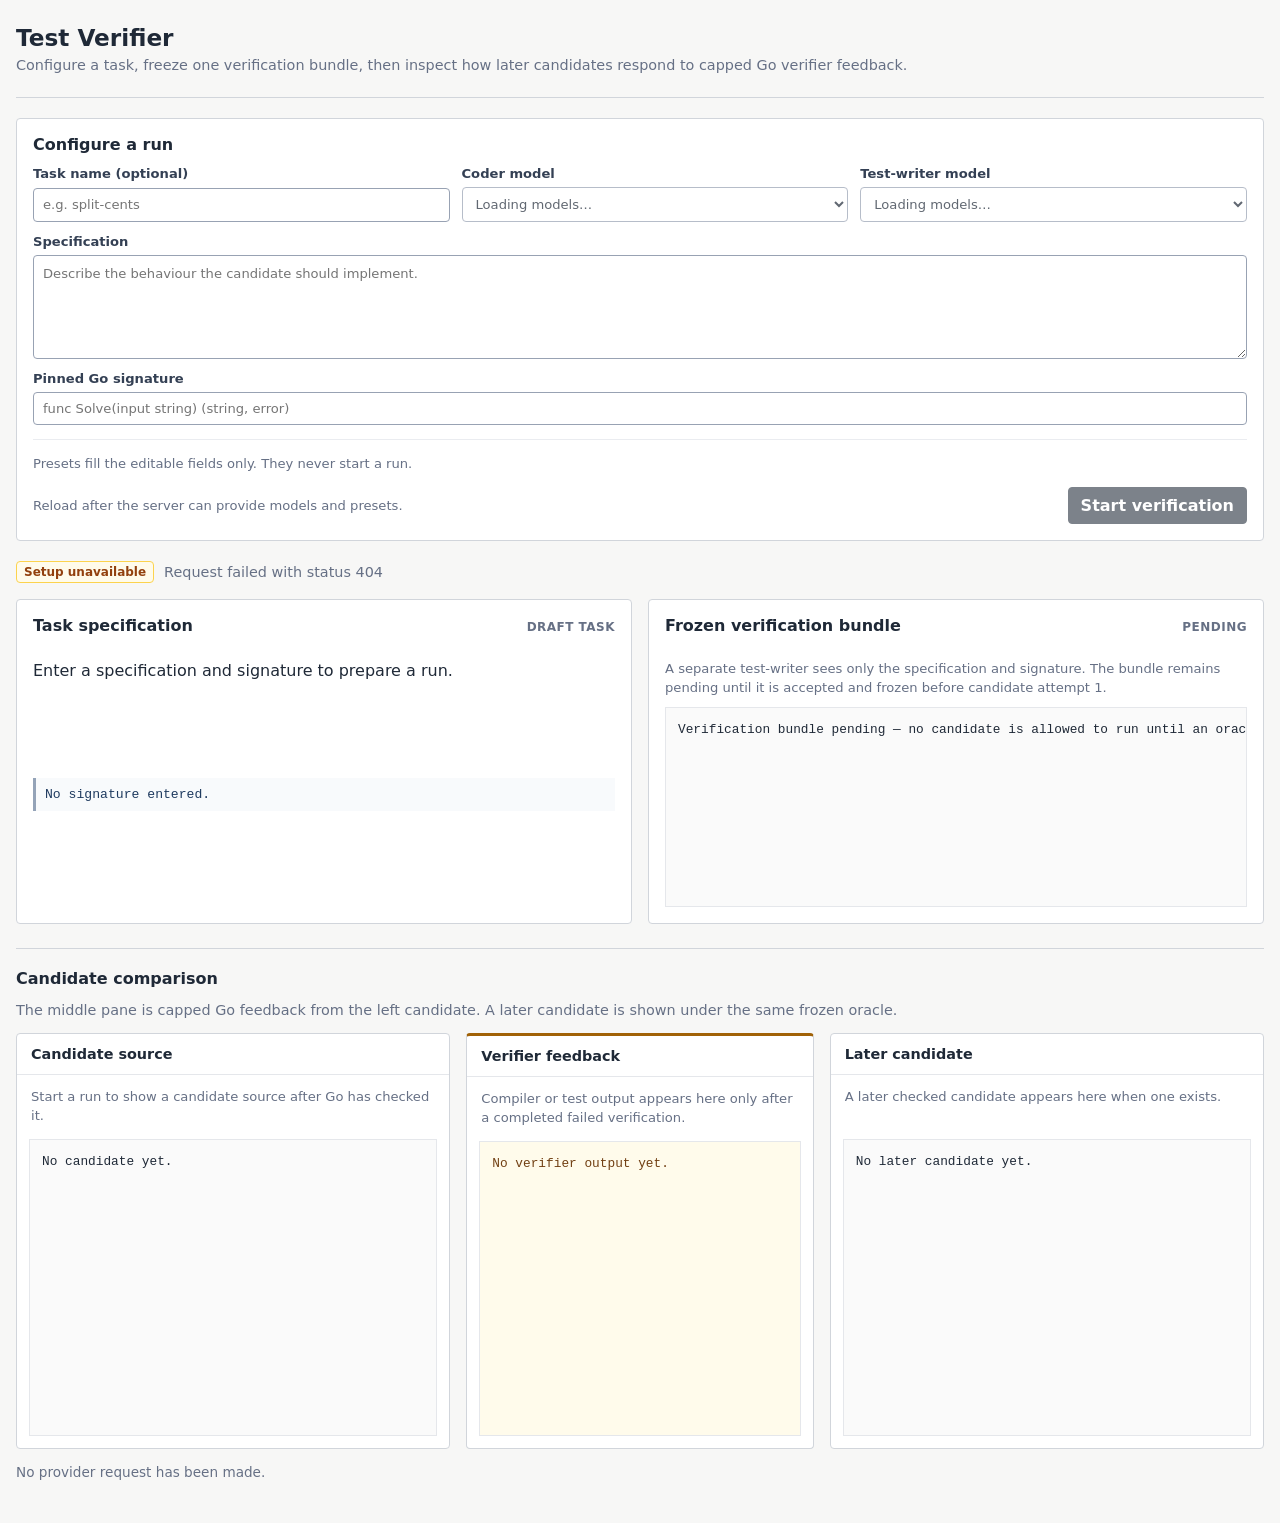
==== commit 839ddaea: "feat: establish generic Test Verifier platform" ====
--- a/internal/server/index.html
+++ b/internal/server/index.html
@@ -3,7 +3,7 @@
   <head>
     <meta charset="utf-8">
     <meta name="viewport" content="width=device-width, initial-scale=1">
-    <title>Repair Loop</title>
+    <title>Test Verifier</title>
     <style>
       :root {
         color-scheme: light;
@@ -507,8 +507,8 @@
     <main>
       <header class="page-header">
         <div>
-          <h1>Repair Loop</h1>
-          <p class="muted">Configure a task, freeze a blind oracle, then inspect how later candidate code responds to exact Go verifier feedback.</p>
+          <h1>Test Verifier</h1>
+          <p class="muted">Configure a task, freeze one verification bundle, then inspect how later candidates respond to capped Go verifier feedback.</p>
         </div>
         <div class="header-actions">
           <button id="downloadButton" type="button" hidden>Download run JSON</button>
@@ -532,7 +532,7 @@
                 </select>
               </label>
               <label for="testerModelSelect">
-                Blind test-writer model
+                Test-writer model
                 <select id="testerModelSelect" name="testerModel" required>
                   <option value="">Loading models…</option>
                 </select>
@@ -555,7 +555,7 @@
 
           <div class="form-actions">
             <p class="helper" id="formHelp">Loading available models and task presets…</p>
-            <button class="primary" id="runButton" type="submit" disabled>Start repair</button>
+            <button class="primary" id="runButton" type="submit" disabled>Start verification</button>
           </div>
         </form>
       </section>
@@ -585,11 +585,11 @@
 
         <article class="panel">
           <div class="panel-header">
-            <h2>Blind oracle</h2>
+            <h2>Frozen verification bundle</h2>
             <span class="label" id="oracleLabel">Pending</span>
           </div>
-          <p class="oracle-note" id="oracleNote">The separate test-writer will see only the specification and signature. Its test source remains pending until the server freezes it before candidate attempt 1.</p>
-          <pre id="oracleCode">Oracle pending — no candidate is allowed to run until an oracle is accepted.</pre>
+          <p class="oracle-note" id="oracleNote">A separate test-writer sees only the specification and signature. The bundle remains pending until it is accepted and frozen before candidate attempt 1.</p>
+          <pre id="oracleCode">Verification bundle pending — no candidate is allowed to run until an oracle is accepted.</pre>
         </article>
       </section>
 
@@ -597,7 +597,7 @@
         <div class="comparison-header">
           <div>
             <h2 id="comparisonTitle">Candidate comparison</h2>
-            <p class="muted">The middle pane is the exact Go feedback from the left candidate. A later candidate is shown under the same frozen oracle.</p>
+            <p class="muted">The middle pane is capped Go feedback from the left candidate. A later candidate is shown under the same frozen oracle.</p>
           </div>
         </div>
 
@@ -737,10 +737,10 @@
               state.setupReady = true;
               runFields.disabled = false;
               runButton.disabled = false;
-              runButton.textContent = "Start repair";
-              formHelp.textContent = "The blind test-writer receives only the spec and signature. The coder never receives oracle source.";
+              runButton.textContent = "Start verification";
+              formHelp.textContent = "A separate test-writer receives only the specification and signature. Coder prompts have no verifier-source parameter.";
               setRunStatus("Ready", "");
-              runSummary.textContent = "Choose a preset or write a task, then start a live repair run.";
+              runSummary.textContent = "Choose a preset or write a task, then start a live verification run.";
               renderDraftContext();
             })
             .catch(function (error) {
@@ -901,7 +901,7 @@
               cancelButton.hidden = false;
               cancelButton.disabled = false;
               setRunStatus("Running", "running");
-              runSummary.textContent = "Run " + id + " is active. The blind oracle is resolved before candidate attempt 1.";
+              runSummary.textContent = "Run " + id + " is active. Its oracle is resolved before candidate attempt 1.";
               pollRun();
             })
             .catch(function (error) {
@@ -1043,7 +1043,7 @@
             return;
           }
           runButton.disabled = !state.setupReady;
-          runButton.textContent = state.run ? "Start another repair" : "Start repair";
+          runButton.textContent = state.run ? "Start another verification" : "Start verification";
         }
 
         function showStartError(error) {
@@ -1096,11 +1096,11 @@
           } else if (run.status === "passed") {
             setRunStatus("Passed", "passed");
             if (isGeneratedOracle(run)) {
-              runSummary.textContent = "The final candidate reached agreement with the frozen blind oracle after Go build and go test. This is not verified correctness.";
+              runSummary.textContent = "The final candidate reached agreement with the frozen blind oracle after build and frozen-bundle execution. This is not verified correctness.";
               notice.textContent = "Green means agreement with the frozen blind oracle, not a proof that the specification is correct.";
             } else {
-              runSummary.textContent = "A candidate passed Go build and go test against the frozen authored oracle.";
-              notice.textContent = "The run finished successfully.";
+              runSummary.textContent = "A candidate passed build and frozen-bundle execution against the frozen authored oracle.";
+              notice.textContent = "The run finished successfully. " + bundleProvenanceSummary(run);
             }
           } else if (run.status === "gaveup") {
             setRunStatus("Gave up", "gaveup");
@@ -1131,11 +1131,13 @@
           specText.textContent = stringValue(run.spec) || "No task specification was recorded.";
           signatureText.textContent = stringValue(run.signature) || "No signature was recorded.";
           if (stringValue(run.testCode)) {
-            var oracleName = isGeneratedOracle(run) ? "Generated oracle" : "Authored oracle";
+            var oracleName = isGeneratedOracle(run) ? "Generated-source bundle" : "Authored-source bundle";
             oracleLabel.textContent = oracleName.toUpperCase() + " • FROZEN";
-            oracleNote.textContent = isGeneratedOracle(run)
-              ? "This test source was written before candidate attempt 1 from the specification and signature only. It is frozen for the run and never sent to the coder."
-              : "This test source is frozen for the run and never sent to the coder.";
+            if (isGeneratedOracle(run)) {
+              oracleNote.textContent = "This test source was written before candidate attempt 1 from the specification and signature only. It passed structural preflight, is frozen for the run, and is not a coder-prompt input. " + bundleProvenanceSummary(run);
+            } else {
+              oracleNote.textContent = "This test source is frozen for the run and is not a coder-prompt input. " + bundleProvenanceSummary(run);
+            }
             oracleCode.textContent = stringValue(run.testCode);
             return;
           }
@@ -1144,7 +1146,7 @@
 
         function renderPendingOracle(run) {
           var generated = !run || isGeneratedOracle(run) || !stringValue(run.oracle);
-          oracleLabel.textContent = generated ? "GENERATED • PENDING" : "AUTHORED • PENDING";
+          oracleLabel.textContent = generated ? "GENERATED • STRUCTURAL • PENDING" : "AUTHORED • PENDING";
           oracleNote.textContent = generated
             ? "The separate test-writer sees only the specification and signature. The oracle remains pending until it is accepted and frozen before candidate attempt 1."
             : "The oracle remains pending until the server accepts and freezes it before candidate attempt 1.";
@@ -1156,12 +1158,14 @@
             return "Writing a blind oracle from the specification and signature only…";
           }
           if (run && run.stage === "preflightingoracle") {
-            return "Preflighting the blind oracle before any candidate is requested…";
+            return isGeneratedOracle(run)
+              ? "Preflighting the blind oracle before any candidate is requested…"
+              : "Preflighting the authored oracle before any candidate is requested…";
           }
           if (run && run.stage === "canceling") {
             return "Cancellation requested while the oracle was still pending.";
           }
-          return "Oracle pending — no candidate is allowed to run until an oracle is accepted.";
+          return "Verification bundle pending — no candidate is allowed to run until an oracle is accepted.";
         }
 
         function renderModelRoles(run) {
@@ -1185,23 +1189,27 @@
             notice.textContent = "Candidate generation is blocked until one oracle is frozen.";
           } else if (run.stage === "preflightingoracle") {
             setRunStatus("Preflighting oracle", "running");
-            runSummary.textContent = "Oracle work (attempt 0): checking the generated test source before any candidate is requested." + timing;
-            notice.textContent = "An oracle fault is not charged to the coder.";
+            runSummary.textContent = (isGeneratedOracle(run)
+              ? "Oracle work (attempt 0): checking the generated test source before any candidate is requested."
+              : "Oracle work (attempt 0): checking the authored test source before any candidate is requested.") + timing;
+            notice.textContent = "A verifier fault is not charged to the coder.";
           } else if (run.stage === "waitingforprovider") {
             setRunStatus("Waiting for coder", "running");
             runSummary.textContent = "Candidate attempt " + displayAttempt(attempt, run) + " of " + limit + ": waiting for the configured coder model." + timing;
-            notice.textContent = "The coder receives the spec, signature, and any earlier verifier output — never oracle source.";
+            notice.textContent = "The coder receives the spec, signature, and capped earlier verifier feedback; its prompt has no oracle-source field.";
           } else if (run.stage === "verifying") {
             setRunStatus("Verifying candidate", "running");
-            runSummary.textContent = "Candidate attempt " + displayAttempt(attempt, run) + " of " + limit + ": Go is building and testing it against the frozen oracle." + timing;
-            notice.textContent = "Candidate source and exact verifier output appear after this verification completes.";
+            runSummary.textContent = "Candidate attempt " + displayAttempt(attempt, run) + " of " + limit + ": Go is compiling and executing the frozen verification bundle." + timing;
+            notice.textContent = "Candidate source and capped verifier feedback appear after this verification completes.";
           } else if (run.stage === "canceling") {
             setRunStatus("Canceling", "canceling");
             runSummary.textContent = "Stop requested. Waiting for the server to finish stopping the current operation." + timing;
             notice.textContent = "No further candidate will be started after cancellation is accepted.";
           } else {
             setRunStatus("Starting", "running");
-            runSummary.textContent = "Run accepted. Preparing the blind oracle before candidate attempt 1." + timing;
+            runSummary.textContent = (isGeneratedOracle(run) || !stringValue(run.oracle))
+              ? "Run accepted. Preparing the blind oracle before candidate attempt 1." + timing
+              : "Run accepted. Preparing the authored oracle before candidate attempt 1." + timing;
             notice.textContent = "Waiting for the server to begin oracle resolution.";
           }
 
@@ -1240,7 +1248,7 @@
 
         function renderEmptyComparison(run) {
           if (run.status === "running" && (run.stage === "writingoracle" || run.stage === "preflightingoracle")) {
-            clearAttemptPane(panes.left, "Candidate source", "Candidate attempts wait for a frozen blind oracle.", "No candidate has been requested.");
+            clearAttemptPane(panes.left, "Candidate source", "Candidate attempts wait for a frozen oracle.", "No candidate has been requested.");
             renderFeedback(null, null);
             clearAttemptPane(panes.right, "Later candidate", "No candidate can exist until oracle work completes.", "No later candidate yet.");
             return;
@@ -1314,9 +1322,9 @@
 
         function passPaneNote(run) {
           if (isGeneratedOracle(run)) {
-            return "This candidate agreed with the frozen blind oracle after Go build and go test; that is not a correctness proof.";
-          }
-          return "This candidate passed both Go verification stages against the frozen authored oracle.";
+            return "This candidate agreed with the frozen blind oracle after build and frozen-bundle execution; that is not a correctness proof.";
+          }
+          return "This candidate passed build and frozen-bundle execution against the frozen authored oracle. " + bundleProvenanceSummary(run);
         }
 
         function clearAttemptPane(pane, title, note, code) {
@@ -1340,15 +1348,15 @@
           panes.feedback.title.textContent = "Verifier feedback — attempt " + left.n;
           if (left.passed) {
             panes.feedback.state.textContent = "Accepted";
-            panes.feedback.note.textContent = "The run record indicates both Go verification stages passed.";
-            panes.feedback.code.textContent = "go build passed\ngo test passed";
+            panes.feedback.note.textContent = "The run record indicates that build and frozen-bundle execution passed.";
+            panes.feedback.code.textContent = "go build passed\nfrozen verification bundle passed";
             return;
           }
 
           panes.feedback.state.textContent = "Rejected";
           panes.feedback.note.textContent = right && right.n === left.n + 1
-            ? "This exact output was supplied with the earlier source to candidate attempt " + right.n + "."
-            : "The immediate next repair prompt receives this source and exact verifier output.";
+            ? "This recorded feedback was supplied with the earlier source to candidate attempt " + right.n + "."
+            : "The immediate next repair prompt receives this source and capped verifier feedback.";
           panes.feedback.code.textContent = stringValue(left.output) || "No verifier output was recorded.";
         }
 
@@ -1441,6 +1449,29 @@
           return stringValue(run && run.oracle).toLowerCase() === "generated";
         }
 
+        function verificationManifest(run) {
+          var manifest = run && run.verification;
+          return manifest && typeof manifest === "object" ? manifest : {};
+        }
+
+        function bundleProvenanceSummary(run) {
+          var manifest = verificationManifest(run);
+          var pieces = [];
+          var origin = stringValue(manifest.origin);
+          var taskDigest = stringValue(manifest.taskDigest);
+          var digest = stringValue(manifest.digest);
+          if (origin) {
+            pieces.push("Source origin " + origin + ".");
+          }
+          if (taskDigest) {
+            pieces.push("Task digest " + taskDigest.slice(0, 12) + "…");
+          }
+          if (digest) {
+            pieces.push("Bundle digest " + digest.slice(0, 12) + "…");
+          }
+          return pieces.join(" ");
+        }
+
         function runTiming(run) {
           var started = Date.parse(stringValue(run.startedAt));
           var deadline = Date.parse(stringValue(run.deadlineAt));
@@ -1474,7 +1505,7 @@
           var url = URL.createObjectURL(blob);
           var link = document.createElement("a");
           link.href = url;
-          link.download = "repair-loop-run.json";
+          link.download = "test-verifier-run.json";
           document.body.append(link);
           link.click();
           link.remove();
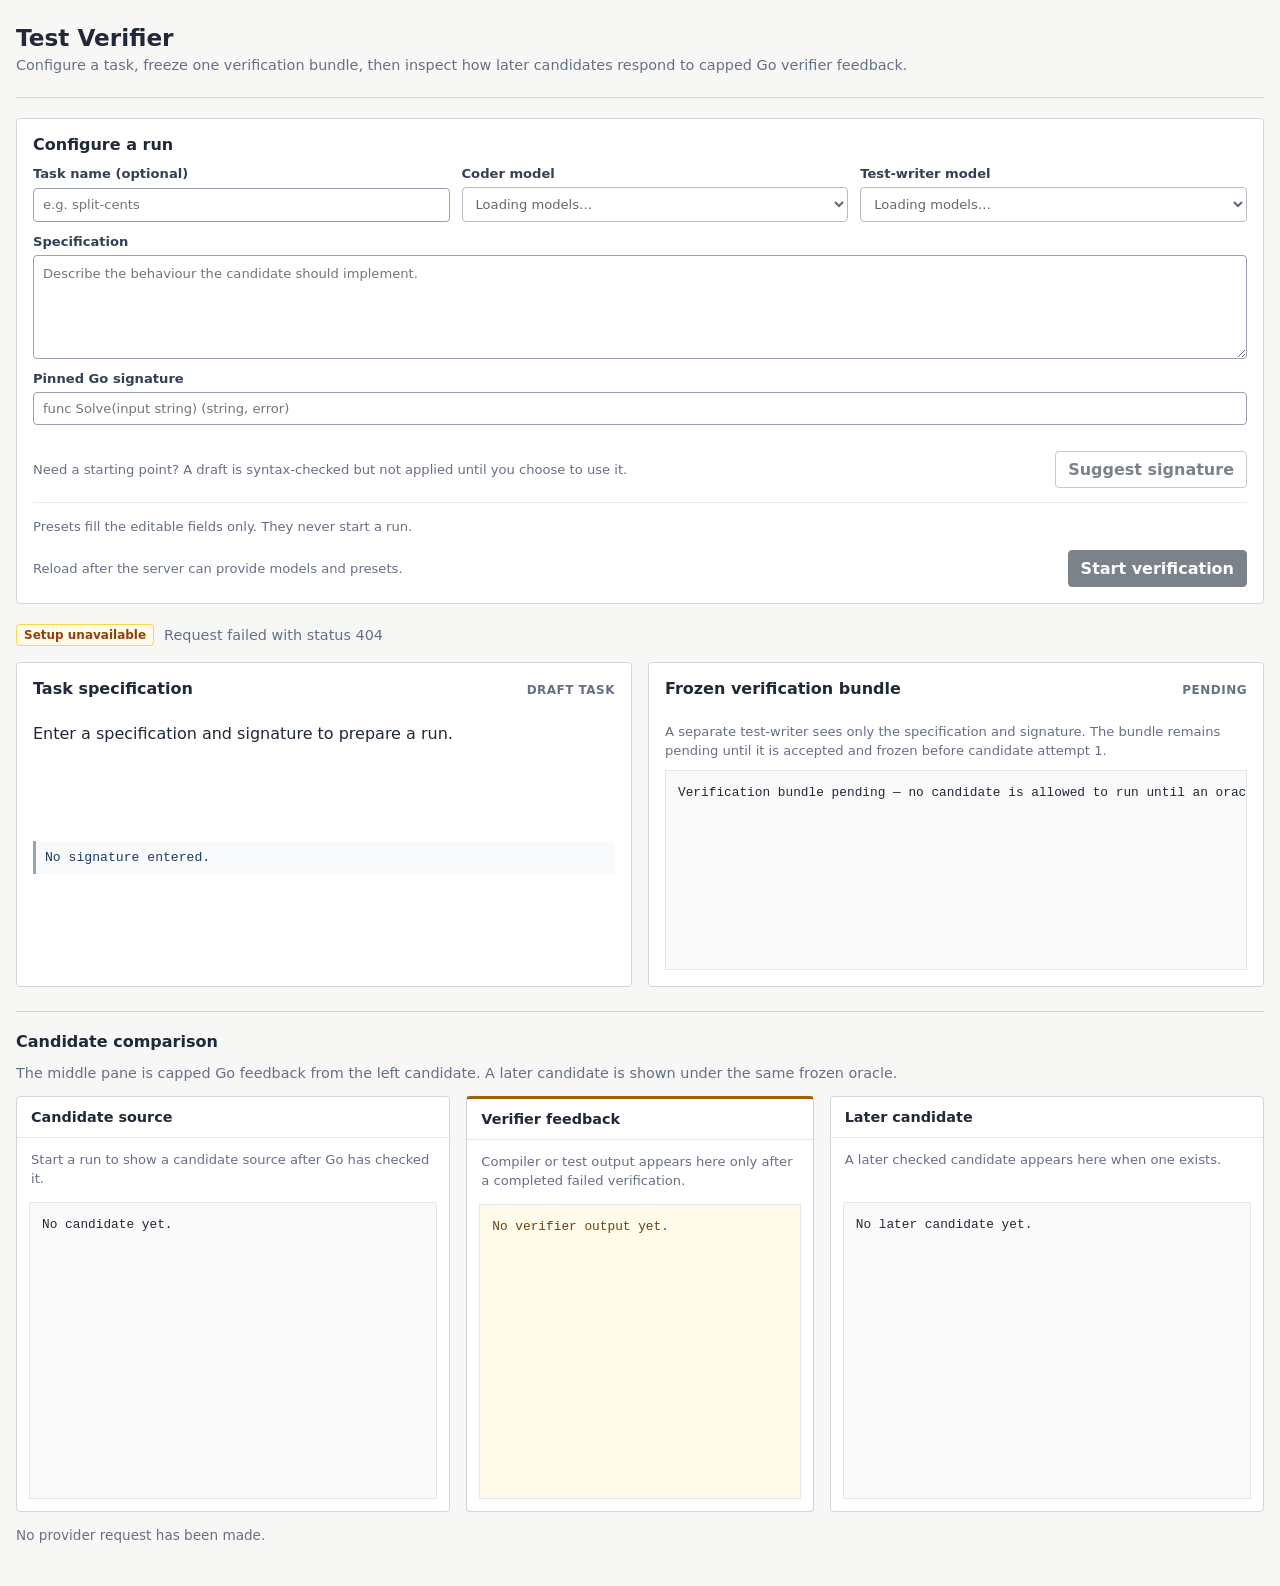
==== commit 78f3985b: "Add oracle review and signature drafting" ====
--- a/internal/server/index.html
+++ b/internal/server/index.html
@@ -116,6 +116,7 @@
 
       #cancelButton[hidden],
       #downloadButton[hidden],
+	  #applySignatureDraftButton[hidden],
       #modelRoles[hidden],
       #comparisonControls[hidden] {
         display: none;
@@ -545,6 +546,13 @@
                 Pinned Go signature
                 <input id="signatureInput" name="signature" type="text" required autocomplete="off" spellcheck="false" placeholder="func Solve(input string) (string, error)">
               </label>
+			  <div class="wide form-actions">
+				<p class="helper" id="signatureDraftNote">Need a starting point? A draft is syntax-checked but not applied until you choose to use it.</p>
+				<div class="header-actions">
+				  <button id="signatureDraftButton" type="button">Suggest signature</button>
+				  <button id="applySignatureDraftButton" type="button" hidden>Use draft</button>
+				</div>
+			  </div>
             </div>
 
             <div class="preset-row">
@@ -570,6 +578,7 @@
         <div class="role-list">
           <span><strong>Coder:</strong> <code id="coderModelText">—</code></span>
           <span><strong>Blind test-writer:</strong> <code id="testerModelText">—</code></span>
+          <span><strong>Oracle reviewer:</strong> <code id="reviewerModelText">—</code></span>
         </div>
       </section>
 
@@ -655,7 +664,9 @@
           runID: null,
           setupReady: false,
           startRequestID: null,
-          rightAttempt: null
+          rightAttempt: null,
+          signatureDraftGeneration: 0,
+          signatureDraft: ""
         };
 
         var runForm = document.getElementById("runForm");
@@ -663,6 +674,9 @@
         var nameInput = document.getElementById("nameInput");
         var specInput = document.getElementById("specInput");
         var signatureInput = document.getElementById("signatureInput");
+        var signatureDraftButton = document.getElementById("signatureDraftButton");
+        var applySignatureDraftButton = document.getElementById("applySignatureDraftButton");
+        var signatureDraftNote = document.getElementById("signatureDraftNote");
         var coderModelSelect = document.getElementById("coderModelSelect");
         var testerModelSelect = document.getElementById("testerModelSelect");
         var presetButtons = document.getElementById("presetButtons");
@@ -675,6 +689,7 @@
         var modelRoles = document.getElementById("modelRoles");
         var coderModelText = document.getElementById("coderModelText");
         var testerModelText = document.getElementById("testerModelText");
+        var reviewerModelText = document.getElementById("reviewerModelText");
         var taskNameLabel = document.getElementById("taskNameLabel");
         var specText = document.getElementById("specText");
         var signatureText = document.getElementById("signatureText");
@@ -712,6 +727,8 @@
         runForm.addEventListener("submit", startRun);
         cancelButton.addEventListener("click", cancelRun);
         downloadButton.addEventListener("click", downloadRun);
+		signatureDraftButton.addEventListener("click", suggestSignature);
+		applySignatureDraftButton.addEventListener("click", useSignatureDraft);
         leftSelect.addEventListener("change", function () {
           state.leftAttempt = Number(leftSelect.value);
           renderComparison();
@@ -837,6 +854,61 @@
           specText.textContent = specInput.value || "Enter a specification to prepare a run.";
           signatureText.textContent = signatureInput.value || "No signature entered.";
           renderPendingOracle();
+        }
+
+        function suggestSignature() {
+          if (!state.setupReady || state.run) {
+            return;
+          }
+          var spec = specInput.value.trim();
+          if (!spec) {
+            signatureDraftNote.textContent = "Enter a specification before requesting a signature draft.";
+            return;
+          }
+          var generation = ++state.signatureDraftGeneration;
+          signatureDraftButton.disabled = true;
+          signatureDraftNote.textContent = "Requesting a syntax-checked signature draft. It will not change this form automatically.";
+          fetch("/signature-draft", {
+            method: "POST",
+            headers: { "Content-Type": "application/json", "Accept": "application/json" },
+            body: JSON.stringify({ spec: spec, testerModel: testerModelSelect.value })
+          })
+            .then(readJSON)
+            .then(function (draft) {
+              if (generation !== state.signatureDraftGeneration || spec !== specInput.value.trim()) {
+                signatureDraftNote.textContent = "The specification changed while its draft was in flight, so the draft was not applied.";
+                return;
+              }
+              state.signatureDraft = stringValue(draft && draft.signature);
+              if (!state.signatureDraft) {
+                throw new Error("The server returned an empty signature draft.");
+              }
+              applySignatureDraftButton.hidden = false;
+              signatureDraftNote.textContent = "Suggested by " + (stringValue(draft && draft.model) || "the selected test-writer") + ": " + state.signatureDraft + " Review it, then choose Use draft to apply it.";
+            })
+            .catch(function (error) {
+              if (generation === state.signatureDraftGeneration) {
+                state.signatureDraft = "";
+                applySignatureDraftButton.hidden = true;
+                signatureDraftNote.textContent = errorMessage(error, "Signature drafting failed. The existing signature was not changed.");
+              }
+            })
+            .finally(function () {
+              if (generation === state.signatureDraftGeneration) {
+                signatureDraftButton.disabled = false;
+              }
+            });
+        }
+
+        function useSignatureDraft() {
+          if (!state.signatureDraft) {
+            return;
+          }
+          signatureInput.value = state.signatureDraft;
+          signatureDraftNote.textContent = "Draft applied to the editable signature. Confirm that it represents the task before starting a run.";
+          applySignatureDraftButton.hidden = true;
+          state.signatureDraft = "";
+          renderDraftContext();
         }
 
         function startRun(event) {
@@ -1162,6 +1234,9 @@
               ? "Preflighting the blind oracle before any candidate is requested…"
               : "Preflighting the authored oracle before any candidate is requested…";
           }
+          if (run && run.stage === "reviewingoracle") {
+            return "Reviewing the structurally admitted blind oracle before it freezes…";
+          }
           if (run && run.stage === "canceling") {
             return "Cancellation requested while the oracle was still pending.";
           }
@@ -1172,6 +1247,7 @@
           modelRoles.hidden = false;
           coderModelText.textContent = stringValue(run.coderModel) || coderModelSelect.value || "—";
           testerModelText.textContent = stringValue(run.testerModel) || testerModelSelect.value || "—";
+          reviewerModelText.textContent = stringValue(run.oracleEvidence && run.oracleEvidence.reviewerModel) || "—";
         }
 
         function renderActiveRun(run) {
@@ -1193,6 +1269,10 @@
               ? "Oracle work (attempt 0): checking the generated test source before any candidate is requested."
               : "Oracle work (attempt 0): checking the authored test source before any candidate is requested.") + timing;
             notice.textContent = "A verifier fault is not charged to the coder.";
+          } else if (run.stage === "reviewingoracle") {
+            setRunStatus("Reviewing oracle", "running");
+            runSummary.textContent = "Oracle work (attempt 0): reviewing the structurally admitted blind test source before freezing it." + timing;
+            notice.textContent = "The reviewer sees the specification, signature, Rulebook, and proposed oracle—not candidate code.";
           } else if (run.stage === "waitingforprovider") {
             setRunStatus("Waiting for coder", "running");
             runSummary.textContent = "Candidate attempt " + displayAttempt(attempt, run) + " of " + limit + ": waiting for the configured coder model." + timing;
@@ -1247,7 +1327,7 @@
         }
 
         function renderEmptyComparison(run) {
-          if (run.status === "running" && (run.stage === "writingoracle" || run.stage === "preflightingoracle")) {
+          if (run.status === "running" && (run.stage === "writingoracle" || run.stage === "preflightingoracle" || run.stage === "reviewingoracle")) {
             clearAttemptPane(panes.left, "Candidate source", "Candidate attempts wait for a frozen oracle.", "No candidate has been requested.");
             renderFeedback(null, null);
             clearAttemptPane(panes.right, "Later candidate", "No candidate can exist until oracle work completes.", "No later candidate yet.");
@@ -1469,6 +1549,11 @@
           if (digest) {
             pieces.push("Bundle digest " + digest.slice(0, 12) + "…");
           }
+          var evidence = run && run.oracleEvidence;
+          var verdict = stringValue(evidence && evidence.reviewVerdict);
+          if (verdict) {
+            pieces.push("Generated oracle review " + verdict + ".");
+          }
           return pieces.join(" ");
         }
 
